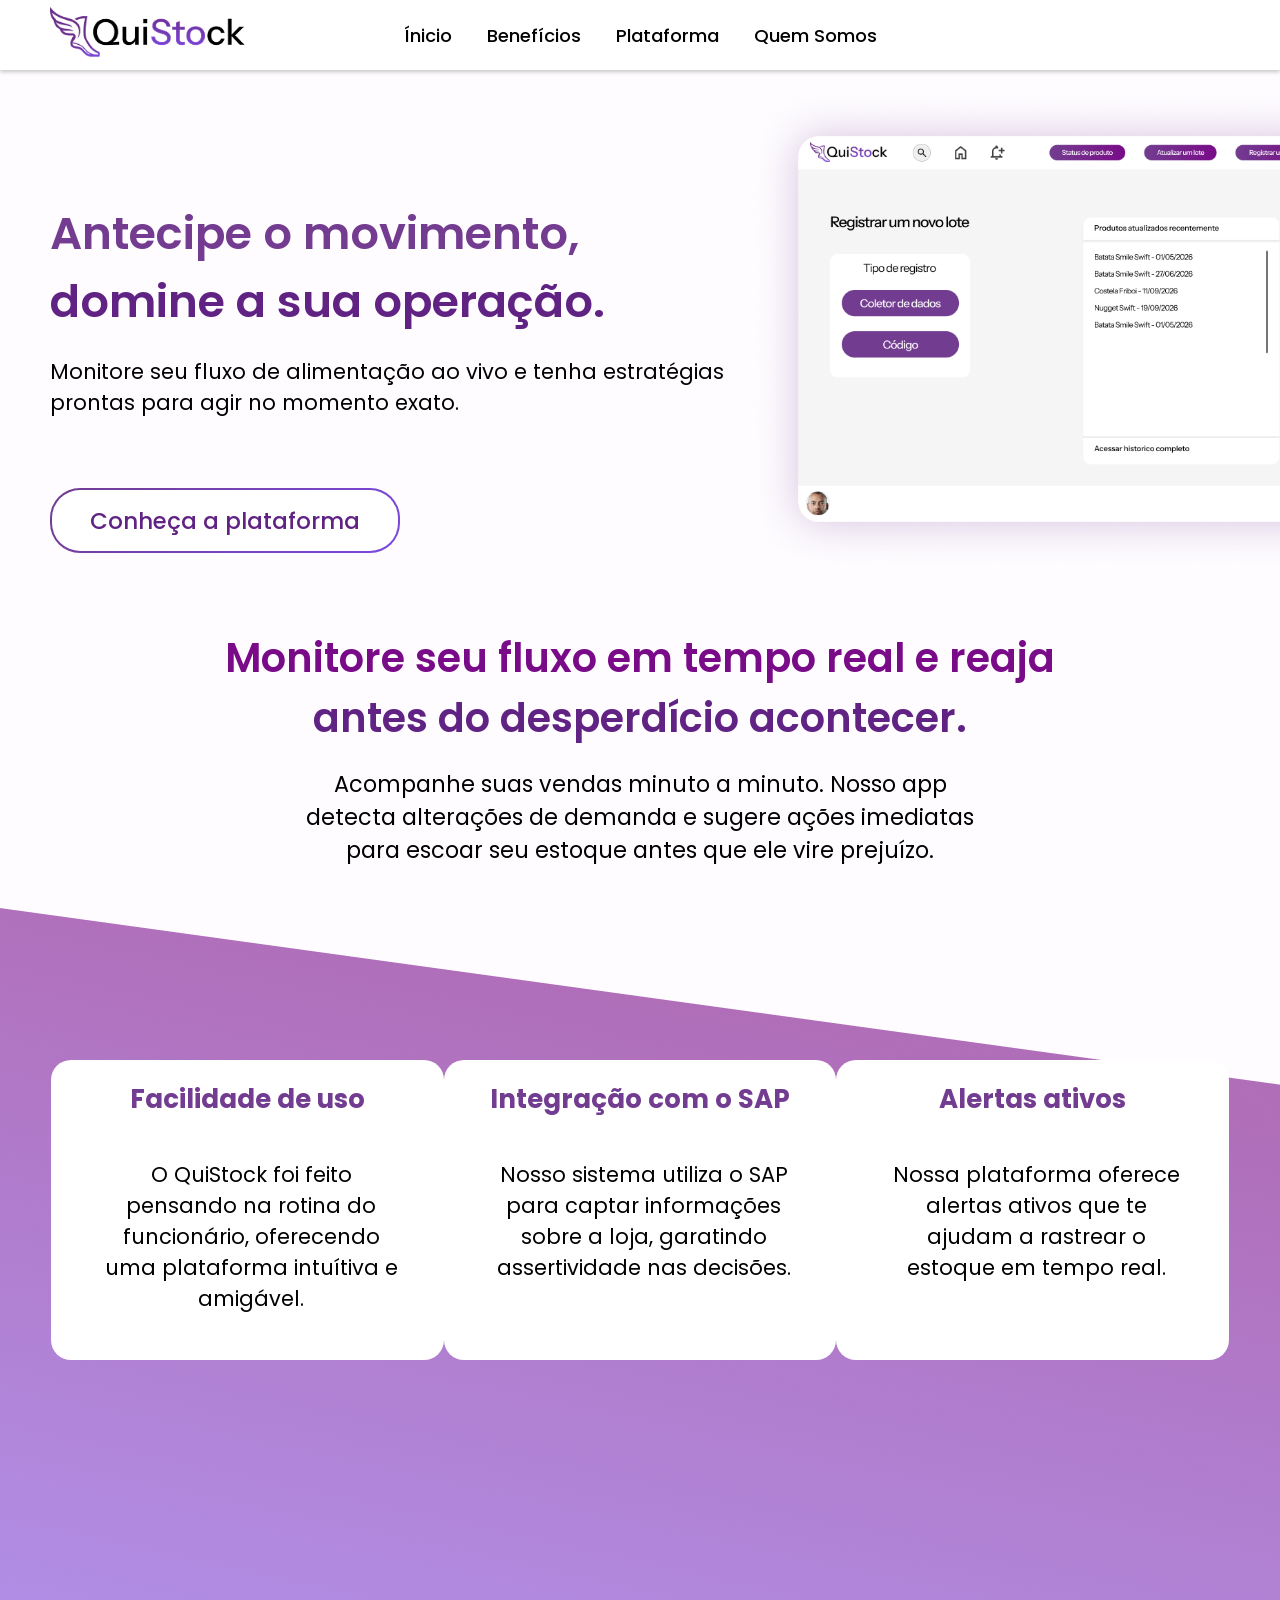
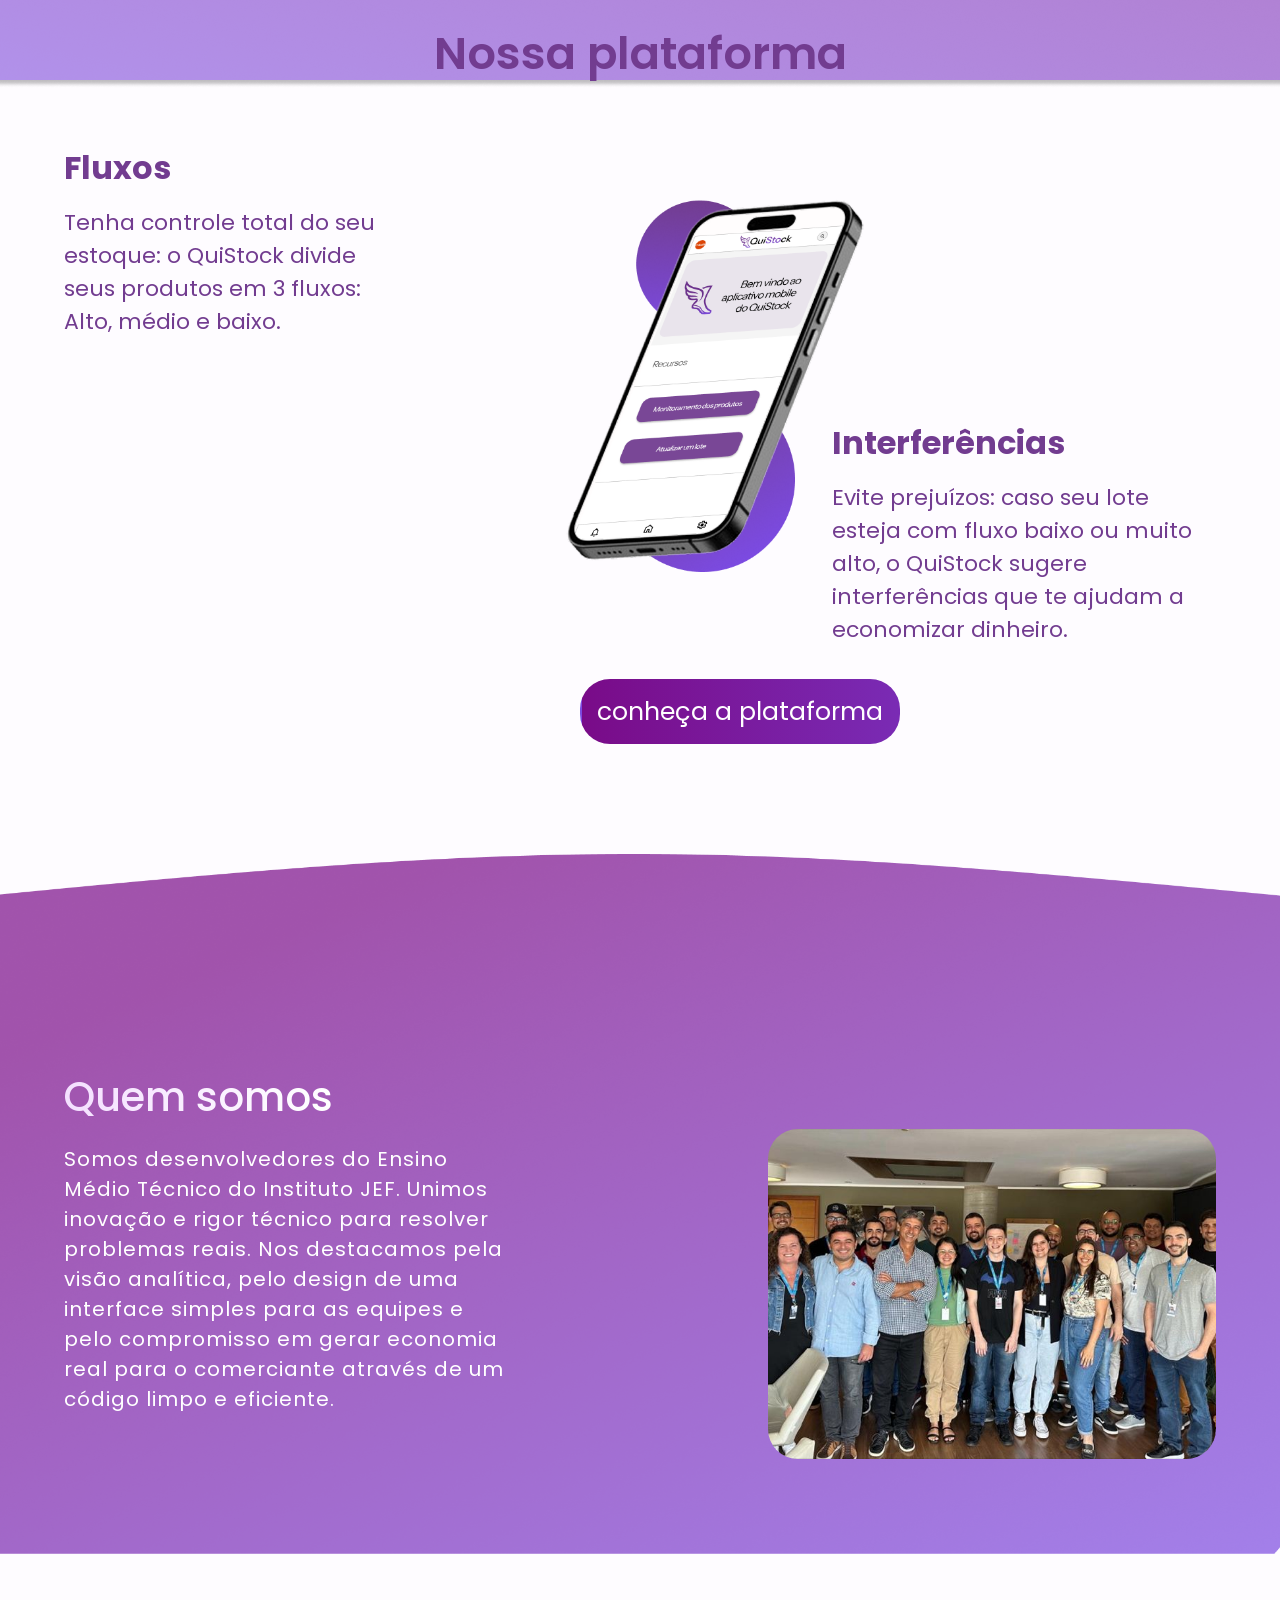
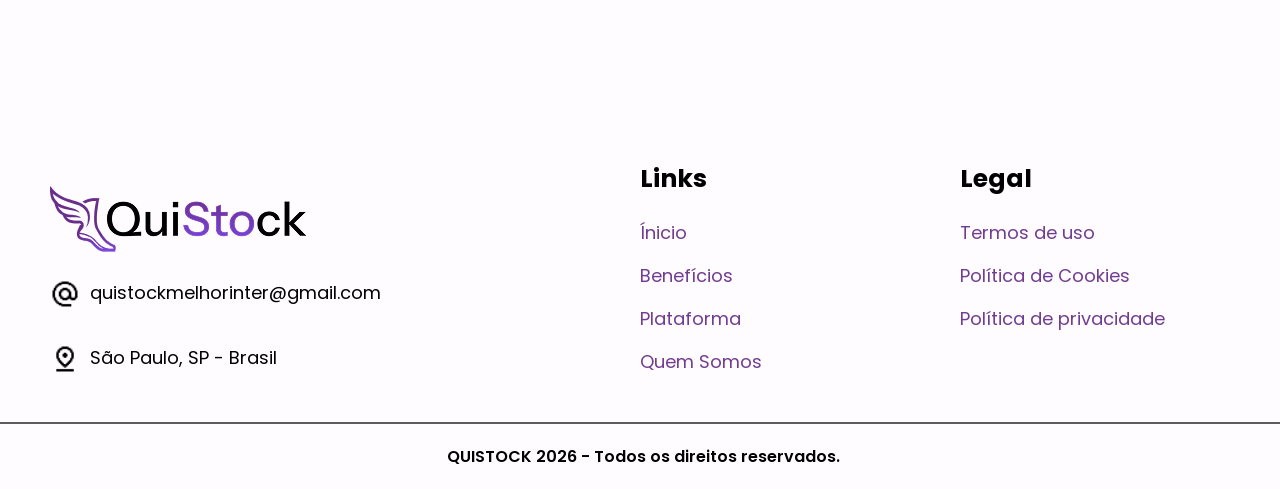
==== index.html @ 416e8240 "mudando o footer e uns bghl" ====
<!DOCTYPE html>
<html lang="en">
<head>
  <meta charset="UTF-8">
  <meta name="viewport" content="width=device-width, initial-scale=1.0">
  <title>QuiStock</title>
  <link rel="icon" type = "image/png" href="assets/Union 11 1.png">

  <link href="https://fonts.googleapis.com/css2?family=Instrument+Sans:ital,wght@0,400..700;1,400..700&display=swap" rel="stylesheet">
  <link rel="stylesheet" href="landingQuistock.css">

  <link rel="preconnect" href="https://fonts.googleapis.com">
<link rel="preconnect" href="https://fonts.gstatic.com" crossorigin>
<link href="https://fonts.googleapis.com/css2?family=Instrument+Sans:ital,wght@0,400..700;1,400..700&family=Poppins:ital,wght@0,100;0,200;0,300;0,400;0,500;0,600;0,700;0,800;0,900;1,100;1,200;1,300;1,400;1,500;1,600;1,700;1,800;1,900&display=swap" rel="stylesheet">
</head>

<body>

  <header>

    <div><img src="assets/Group 35.png" alt="" id = "logo"></div>

    <nav id = "botoes">
      
      <a href="#">Ínicio</a>
      <a href="#textoMonitore">Benefícios</a>
      <a href="#celular">Plataforma</a>
      <a href="#texto_quemSomos">Quem Somos</a>
    
    </nav>
  </header>

  <main>

    <div id ="fraseMain">
      Antecipe o movimento,
      <span class = "span">
        domine a sua operação.
      </span>
    </div>
    
    <div id = "textoApoio"> Monitore seu fluxo de alimentação ao vivo e tenha estratégias prontas para agir no momento exato.
    <a href="#"><button id = "cta">Conheça a plataforma</button></a> </div>

    <img src="assets/Desktop - 11.png" alt="oi" id = "img_main">
  </div>

  <div id = "monitore">
    Monitore seu fluxo em tempo real e reaja <span class = "span">antes do desperdício acontecer.</span>
  </div>

  <div id = "textoMonitore">
    Acompanhe suas vendas minuto a minuto. Nosso app detecta alterações de demanda e sugere ações imediatas para escoar seu estoque antes que ele vire prejuízo.
  </div>

  <div id="fundinho">
    <img src="assets/Rectangle 71.png" alt="">
  </div>

  <div id="tudo_caixas">
    <div class="externo">
      <div class="interno2">
        Facilidade de uso
      </div>
      <div class="interno">
        O QuiStock foi feito pensando na rotina do funcionário, oferecendo uma plataforma intuítiva e amigável.
      </div>
    </div>

    <div class="externo">
      <div class="interno2">
        Integração com o SAP
      </div>
      <div class="interno">
        Nosso sistema utiliza o SAP para captar informações sobre a loja, garatindo assertividade nas decisões.
      </div>
    </div>

    <div class="externo">
      <div class="interno2">
        Alertas ativos
      </div>
      <div class="interno">
        Nossa plataforma oferece alertas ativos que te ajudam a rastrear o estoque em tempo real.
      </div>
    </div>
  </div>

  <div id="plat">
    Nossa plataforma
  </div>

  <img src="assets/Group 36.png" alt="celular" id = "celular">

  <button id ="cta1"><a href="#">conheça a plataforma</a></button>

  <div class = "textos_plat">

    <h2>Fluxos</h2>

    <h4>Tenha controle total do seu estoque: o QuiStock divide seus produtos em 3 fluxos: Alto, médio e baixo.</h4>

  </div>

  <div class = "textos_plat2">

    <h2>Interferências</h2>
    
    <h4>Evite prejuízos: caso seu lote esteja com fluxo baixo ou muito alto, o QuiStock sugere interferências que te ajudam a economizar dinheiro.<h4>
  </div>

  <div id = "fundoquemsomos">
    <img src= "assets/Rectangle 70.png" alt="">
  </div>

  <div id = "texto_quemSomos">
    <h2>Quem somos</h2>

    <h4>Somos desenvolvedores do Ensino Médio Técnico do Instituto JEF. Unimos inovação e rigor técnico para resolver problemas reais. Nos destacamos pela visão analítica, pelo design de uma interface simples para as equipes e pelo compromisso em gerar economia real para o comerciante através de um código limpo e eficiente.</h4>

  </div>

  <img src="assets/Captura de tela 2026-03-02 100912 1.png" alt="imagem quem somos" id = "img_quemsomos">

  </main>

  <footer>

    <img src="assets/Group 35.png" alt = "aqui" id = "logo1">
    
    <div id = "email_pin">

      <img src="assets/alternate_email_24dp_00000_FILL0_wght400_GRAD0_opsz24.png" alt="email">

      <p>quistockmelhorinter@gmail.com</p>
      
      <img src="assets/pin_drop_24dp_00000_FILL0_wght400_GRAD0_opsz24.png" alt="pin"> 
      
      <p>São Paulo, SP - Brasil</p>

    </div>
  
    <nav id = "links">

      <h2>Links</h2>

      <a href="#">Ínicio</a>
      <a href="#textoMonitore">Benefícios</a>
      <a href="#celular">Plataforma</a>
      <a href="#texto_quemSomos">Quem Somos</a>
    
    </nav>

    <nav id = "legal">

      <h2>Legal</h2>

      <a href="">Termos de uso</a>
      <a href="">Política de Cookies</a>
      <a href="">Política de privacidade</a>
    </nav>

    <div id = "direitos">
      QUISTOCK 2026 - Todos os direitos reservados.
    </div>
  </footer>

</body>
</html>
---- landingQuistock.css ----
:root {
    --roxo-sujinho: #fefcff;
}

*{
    font-family: Poppins;
    font-kerning: normal;
    letter-spacing: 0.0em;
    /*outline: 1px solid red;*/
    
}

body{
    background-color: var(--roxo-sujinho);
    margin: 0;
}

#tudo_caixas{
    padding-top: 163px;
    display: flex;
    justify-content: space-between;
    height: 200px;
    width: 92%;
    align-items: center;
    margin-top: 80px;
    margin-left: auto;
    margin-right: auto;
}

.externo{
    box-sizing: border-box;
    background-color: #fff;
    height: 300px;
    width: 400px;
    border-radius: 20px;
}

.interno{
    display: flex;
    margin-top: 40px;
    padding-left: 50px;
    font-size: 21px;
    text-align: center;
    align-items: center;
    width: 300px;
    justify-content: space-between;
}

.interno2{
    margin-top: 20px;
    font-size: 26px;
    font-weight: bold;
    color: #723c90;
    text-align: center;
    top:30px;
}

#fraseMain{
    font-size: 45px;
    font-weight: 600;
    margin-left: 50px;
    margin-top: 200px;
    text-align: start;
    width: 680px;
    
    color: #733c90;
}

#domine{
        color: #790B88;
        font-style: normal;
        font-size: 45px;
        font-weight: 600;
}

#textoApoio{
    padding-left: 50px;
    padding-top: 20px;
    font-size: 21px;
    font-weight: 400;
    text-align: start;
    width: 700px;
}

#img_main{
    box-sizing: border-box;
    margin-top: -470px;
    margin-left: 750px;
    width: 50%;
}

header{
    background-color: #fff;
    position: fixed;
    z-index: 3;
    top: 0px;
    left: 0px;
    width: 100%;
    height: 70px;
    box-shadow: 0px 2px 4px #00000038;
}

main{
    margin-top: 70px;
}

#cta{
    margin-top: 70px;
    border: 2px solid transparent;
    background:
        linear-gradient(white, white) padding-box,
        linear-gradient(135deg, #723c90, #7B4AE0) border-box;
    border-radius: 30px;
    height: 65px;
    width: 350px;
    font-size: 23px;
    font-weight: 500;
    color: #612383;
    transition: 500ms ease-in-out;
}

#monitore{
    display: flex;
    color: #790B88;
    font-style: normal;
    font-size: 40px;
    font-weight: 600;
    width: 70%;
    justify-content: center;
    flex-direction: column;
    align-items: center;
    margin-left: 15%;
    margin-top: 50px;
}

.span{
    color: #612383;
}

#logo{
    display: flex;
    position: absolute;
    top: 10%;
    justify-content: center;
    margin-left: 50px;
    height: 50px;
}

#botoes{
    display: flex;
    justify-content: center;
    align-items: center;
    height:100%;
    margin: 0 auto;
    gap: 35px;
    font-size: 18px;
}

#botoes a{
    text-decoration: none;
    color: black;
    font-weight: 500;
}

#botoes a:hover{
    color: #7B4AE0;
    transition: 500ms ease-in;
}

#spam{
    width: 1000px;
    font-size: 45px;
    margin: auto;
    text-align: center;
    margin-top: 90px;
    font-weight: 600;
    color: #733c90e4;
    font-weight: 600;
}

#antes{
    font-weight: 600;
    color: #790B88;
}

#textoMonitore{
    display: flex;
    width: 700px;
    font-size: 2cap;
    margin: auto;
    text-align: center;
    margin-top: 20px;
    font-weight: medium;
    color: #000000;
    scroll-margin-top: 250px;
}

#cta:hover{
    transition: 500ms;
    background: linear-gradient(to right, #723c90, #7B4AE0);
    color: #fff;
}

#cta a{
    text-decoration: none;
    color: #000000;
}

#fundinho{
    display: flex;
    position: absolute;
    top: 920px;
    width: 1122px;
    height: 700px;
    align-items: center;
    justify-content: center;
    z-index: -1;
}

#plat{
    display: flex;
    margin-top: 310px;
    font-size: 45px;
    font-weight: 600;
    justify-content: center;
    color: #723c90;
}

#celular{
    margin-left: 522.5px ;
    width: 30%;
    margin-top: 100px;
    scroll-margin-top: 250px;
}

#cta1{
    position: relative;
    z-index: 1;
    overflow: hidden;
    margin-left: 580px;
    margin-top: 100px;
    border: 2px solid transparent;
    background: linear-gradient(to right, #790B88, #7B4AE0);
    border-radius: 30px;
    height: 65px;
    width: 320px;
    font-size: 25px;
    background-size: 200% auto;
}

#cta1::before {
    content: "";
    position: absolute;
    top: 0; left: 0; width: 100%; height: 100%;
    background: linear-gradient(to right, #7B4AE0, #790B88); /* Cor Invertida para o Hover */
    opacity: 0; /* Começa invisível */
    z-index: -1;
    transition: opacity 500ms ease-in-out; /* Transição de opacidade funciona perfeitamente! */
}

#cta1:hover::before {
    opacity: 1; /* Fica visível suavemente */
}

#cta1 a{
    color: #fff;
    text-decoration: none;
}

#fundoquemsomos img{
    display: flex;
    position: absolute;
    margin-top: 120px;
    justify-content: center;
    z-index: -1;
    width: 100%;
    height: 700px;
}

.textos_plat{
    display: flex;
    flex-direction: column;
    align-items: start;
    width: 27%;
    height: auto;
    margin-left: 5%;
    margin-top: -627px;
    color: #723c90;
    font-weight: 600;
}
.textos_plat2{
    display: flex;
    width: 30%;
    height: auto;
    flex-direction: column;
    align-items: start;
    margin-left: 65%;
    margin-top: 25px;
    color: #723c90;
    font-weight: 600;
}

.textos_plat h4{
    font-size: 22px;
    font-weight: 400;
}

.textos_plat h2{
    font-size: 32px;
    margin-bottom: -15px;
}


.textos_plat2 h4{
    font-size: 22px;
    font-weight: 400;
}

.textos_plat2 h2{
    margin-bottom: -15px;
    font-size: 32px;
}

#texto_quemSomos{
    width: 35%;
    margin-left: 5%;
    margin-top: 300px;
    color: #fff;
    scroll-margin-top: 230px;
}

#texto_quemSomos h2{
    background: linear-gradient(to right, #F4E0FF, #fff);
    -webkit-background-clip: text;
    -webkit-text-fill-color:transparent;
    display: inline-block;
    font-size: 40px;
    font-weight: 500;
    margin-bottom: -25px;
}

#texto_quemSomos h4{
    font-weight: 400;
    font-size: 20px;
    letter-spacing: 0.05em;
}

#img_quemsomos{
    border-radius: 30px;
    width: 35%;
    margin-left: 60%;
    margin-top: -450px;
}

footer{
    margin-bottom: 0px;
    margin-top: 300px;
}


footer nav{
    margin-top: -250px;
    display: flex;
    flex-direction: column;
    gap: 16px;
    font-size: larger;
}
footer nav h2{
    margin-bottom: 5px;
    font-size: 25px;

}
footer nav a{
    color: #723c90;
    text-decoration: none;
    font-size: 18px;
}

#links{
    margin-left: 50%;
}

#legal{
    margin-top: -235px;
    margin-left: 75%;

}

footer img{
    margin-left: 50px;
}

#logo1{
    margin-top: 20px;
}

#email_pin{
    display: flex;
    flex-direction: column;
}

#email_pin img{
    width: 30px;
    margin-top: 20px;
}

#email_pin p{
    margin-left: 90px;
    margin-top: -30px;
    font-size: 18px;
    font-weight: 400;
}

#direitos{
    display: flex;
    align-items: center;
    justify-content: center;
    width: 97.35%;
    border-top: 2px solid #5d5d5d;
    margin-top: 90px;
    padding: 20px;
    font-weight: 600;
}
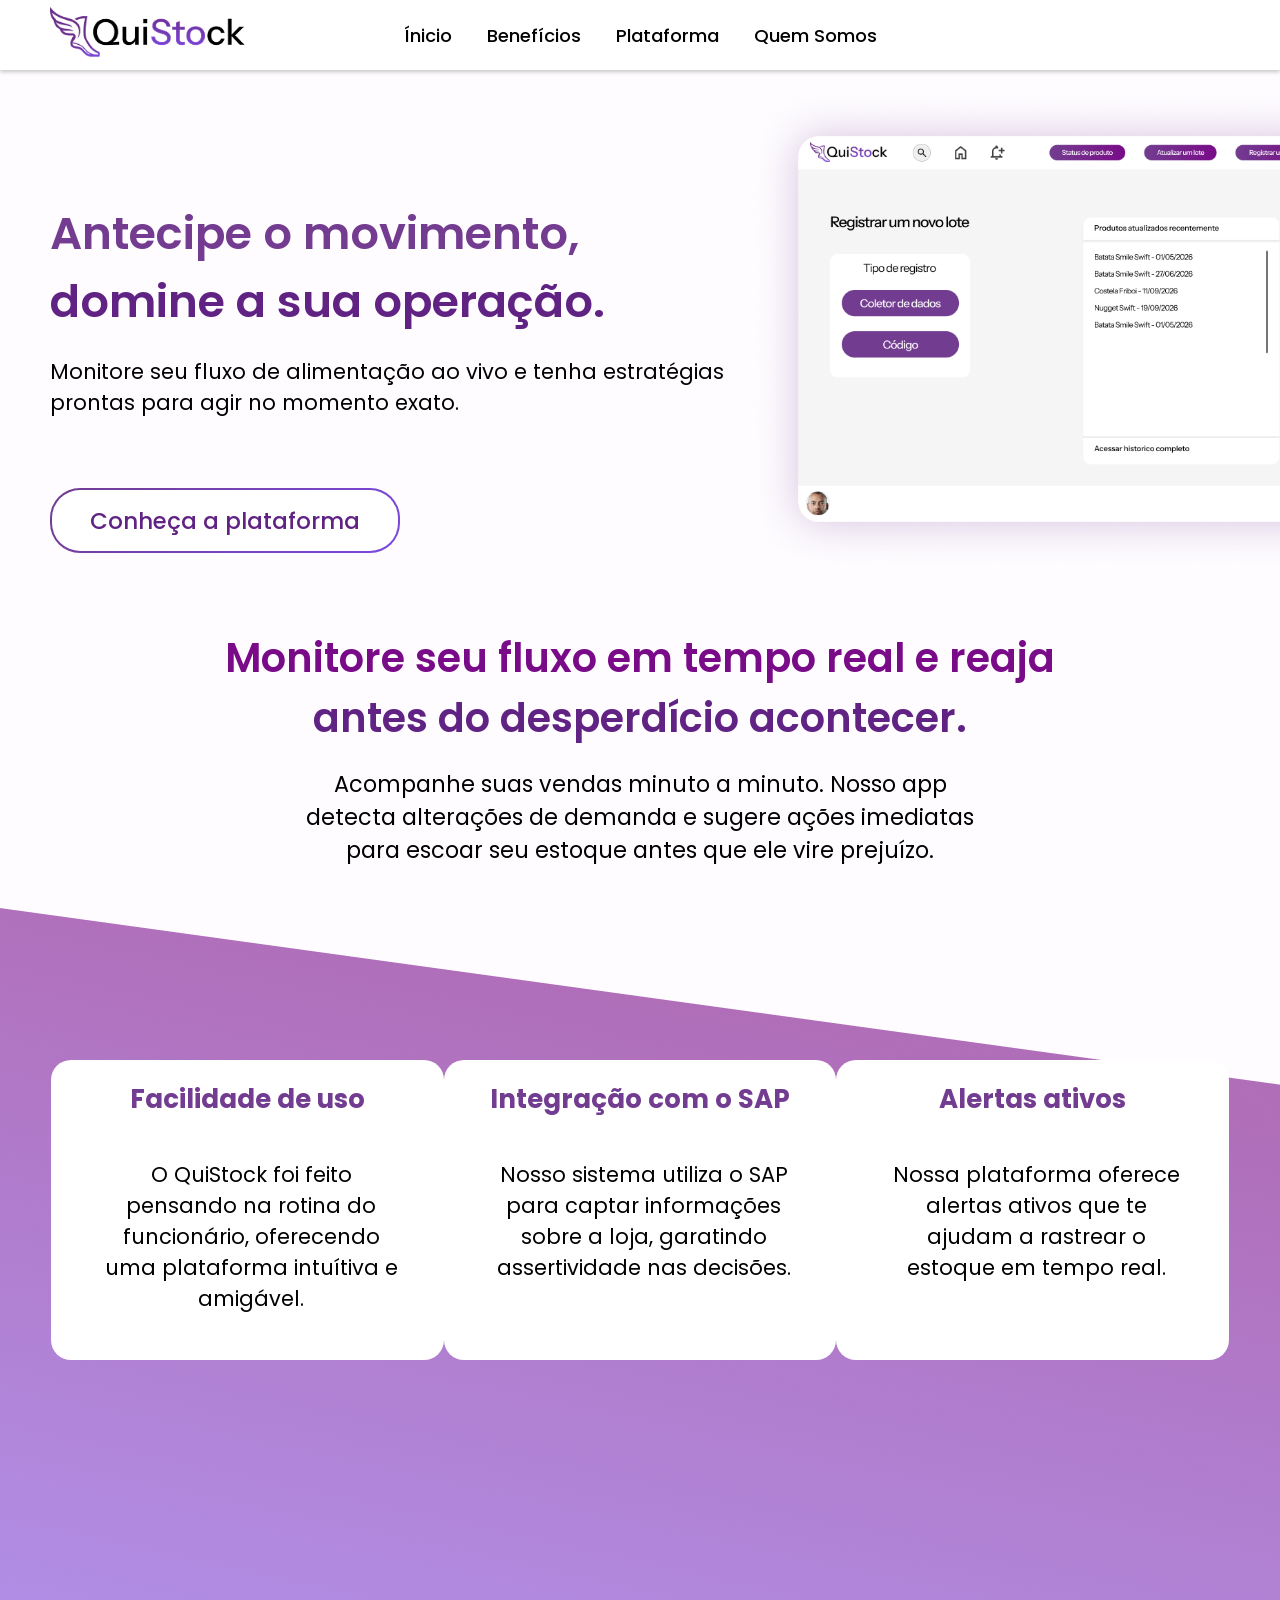
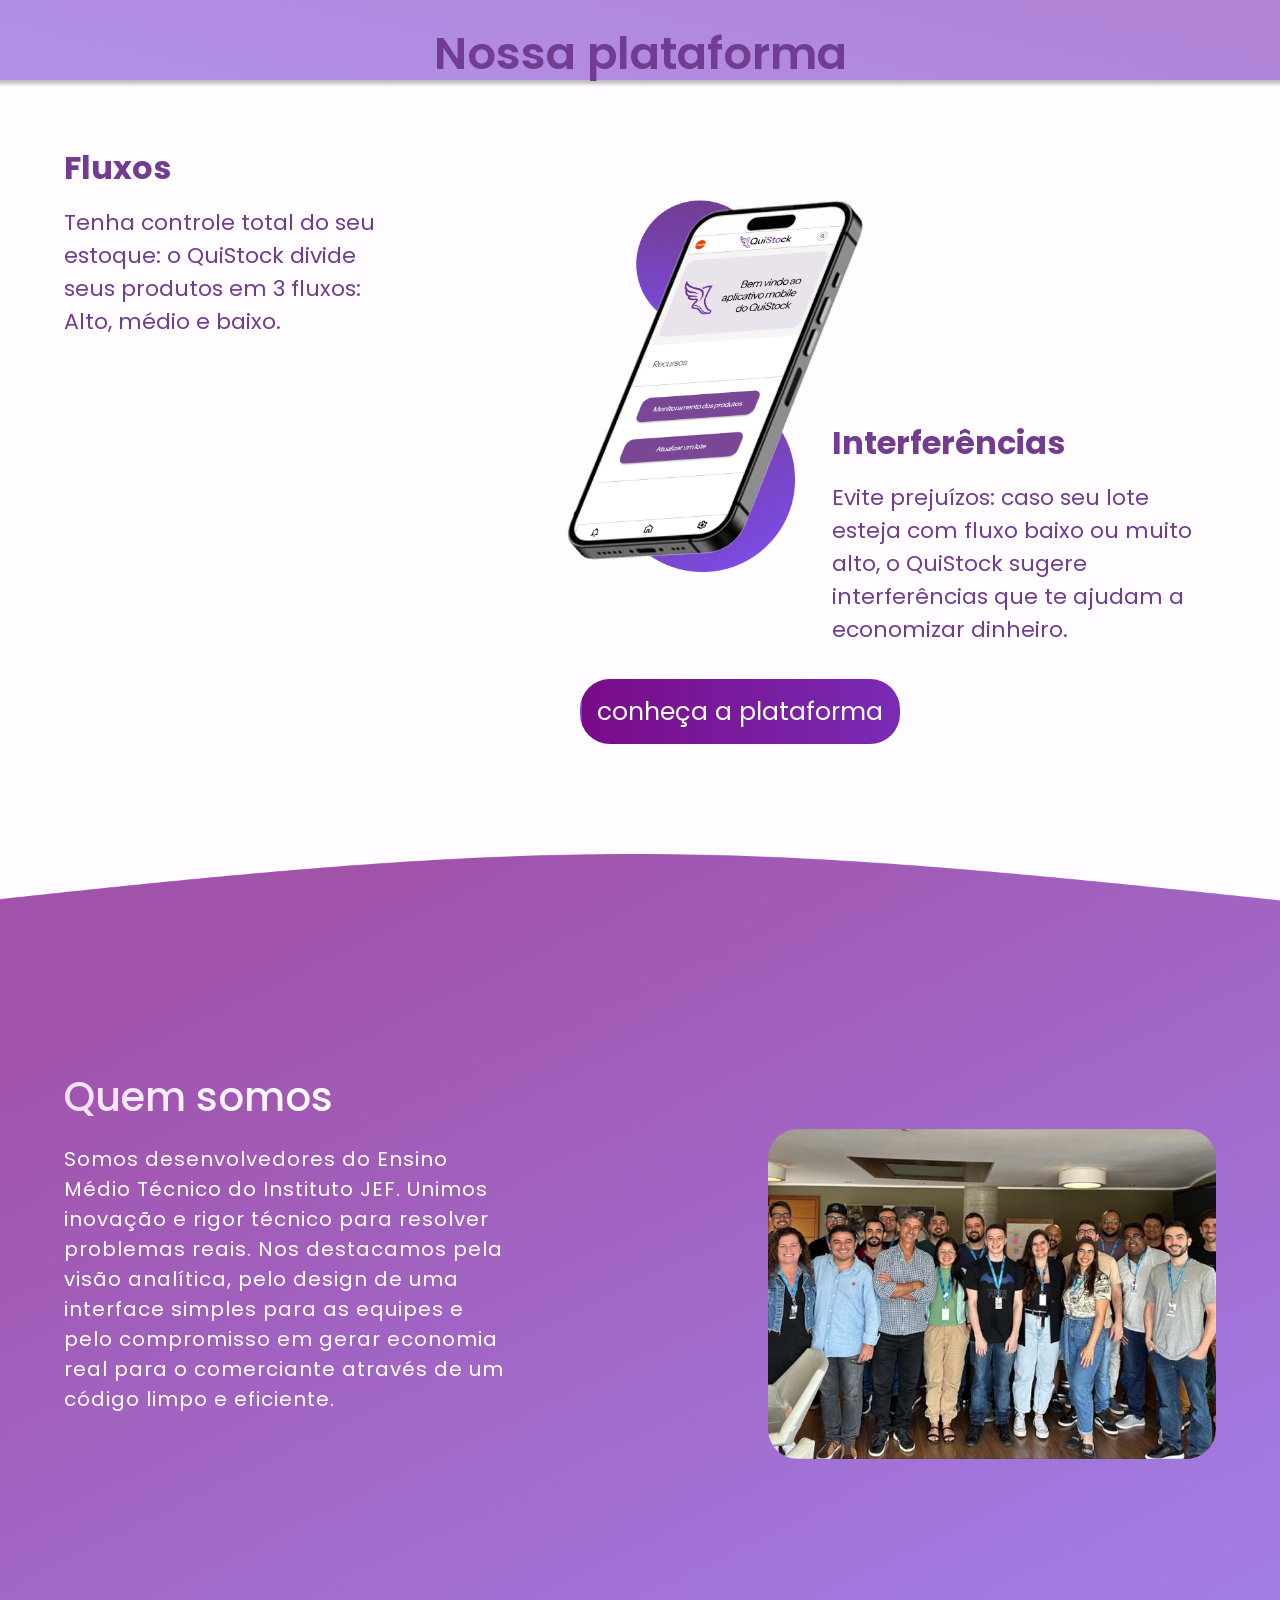
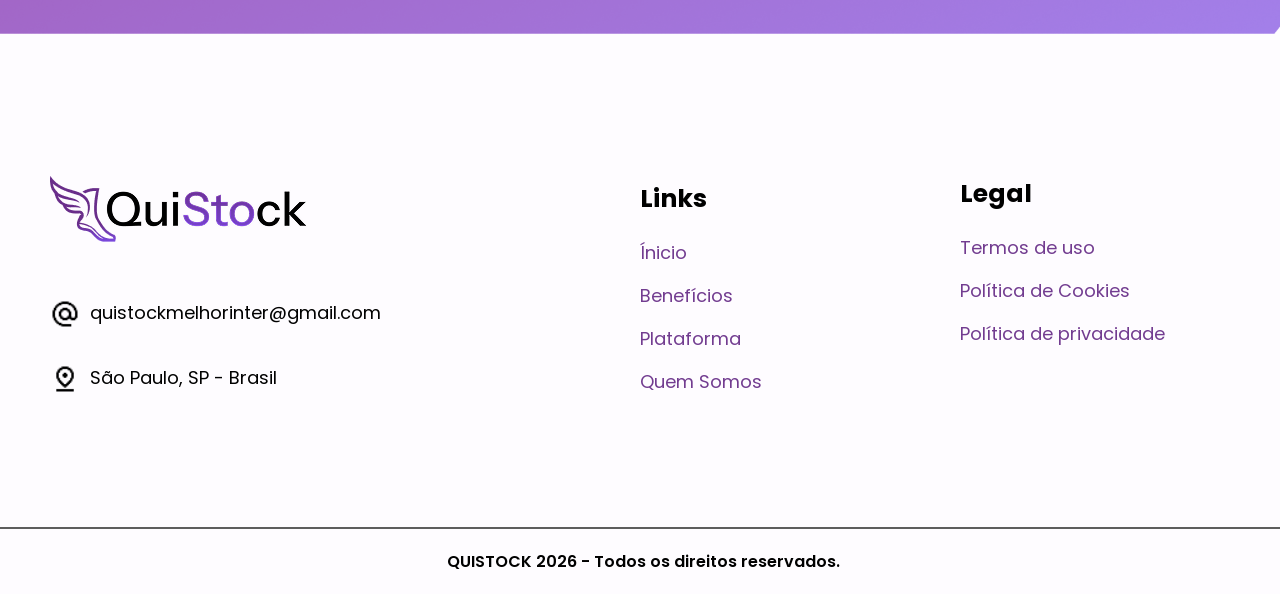
==== commit 474d87c6: "chapei" ====
--- a/index.html
+++ b/index.html
@@ -7,7 +7,7 @@
   <link rel="icon" type = "image/png" href="assets/Union 11 1.png">
 
   <link href="https://fonts.googleapis.com/css2?family=Instrument+Sans:ital,wght@0,400..700;1,400..700&display=swap" rel="stylesheet">
-  <link rel="stylesheet" href="landingQuistock.css">
+  <link rel="stylesheet" href="style.css">
 
   <link rel="preconnect" href="https://fonts.googleapis.com">
 <link rel="preconnect" href="https://fonts.gstatic.com" crossorigin>
--- a/style.css
+++ b/style.css
@@ -0,0 +1,421 @@
+:root {
+    --roxo-sujinho: #fefcff;
+    --roxo-quistock: #723c90;
+}
+
+*{
+    font-family: Poppins;
+    font-kerning: normal;
+    letter-spacing: 0.0em;
+    /*outline: 1px solid red;*/
+    
+}
+
+body{
+    background-color: var(--roxo-sujinho);
+    margin: 0;
+}
+
+#tudo_caixas{
+    padding-top: 163px;
+    display: flex;
+    justify-content: space-between;
+    height: 200px;
+    width: 92%;
+    align-items: center;
+    margin-top: 80px;
+    margin-left: auto;
+    margin-right: auto;
+}
+
+.externo{
+    box-sizing: border-box;
+    background-color: #fff;
+    height: 300px;
+    width: 400px;
+    border-radius: 20px;
+}
+
+.interno{
+    display: flex;
+    margin-top: 40px;
+    padding-left: 50px;
+    font-size: 21px;
+    text-align: center;
+    align-items: center;
+    width: 300px;
+    justify-content: space-between;
+}
+
+.interno2{
+    margin-top: 20px;
+    font-size: 26px;
+    font-weight: bold;
+    color: #723c90;
+    text-align: center;
+    top:30px;
+}
+
+#fraseMain{
+    font-size: 45px;
+    font-weight: 600;
+    margin-left: 50px;
+    margin-top: 200px;
+    text-align: start;
+    width: 680px;
+    
+    color: #733c90;
+}
+
+#domine{
+        color: #790B88;
+        font-style: normal;
+        font-size: 45px;
+        font-weight: 600;
+}
+
+#textoApoio{
+    padding-left: 50px;
+    padding-top: 20px;
+    font-size: 21px;
+    font-weight: 400;
+    text-align: start;
+    width: 700px;
+}
+
+#img_main{
+    box-sizing: border-box;
+    margin-top: -470px;
+    margin-left: 750px;
+    width: 50%;
+}
+
+header{
+    background-color: #fff;
+    position: fixed;
+    z-index: 3;
+    top: 0px;
+    left: 0px;
+    width: 100%;
+    height: 70px;
+    box-shadow: 0px 2px 4px #00000038;
+}
+
+main{
+    margin-top: 70px;
+}
+
+#cta{
+    margin-top: 70px;
+    border: 2px solid transparent;
+    background:
+        linear-gradient(white, white) padding-box,
+        linear-gradient(135deg, #723c90, #7B4AE0) border-box;
+    border-radius: 30px;
+    height: 65px;
+    width: 350px;
+    font-size: 23px;
+    font-weight: 500;
+    color: #612383;
+    transition: 500ms ease-in-out;
+}
+
+#monitore{
+    display: flex;
+    color: #790B88;
+    font-style: normal;
+    font-size: 40px;
+    font-weight: 600;
+    width: 70%;
+    justify-content: center;
+    flex-direction: column;
+    align-items: center;
+    margin-left: 15%;
+    margin-top: 50px;
+}
+
+.span{
+    color: #612383;
+}
+
+#logo{
+    display: flex;
+    position: absolute;
+    top: 10%;
+    justify-content: center;
+    margin-left: 50px;
+    height: 50px;
+}
+
+#botoes{
+    display: flex;
+    justify-content: center;
+    align-items: center;
+    height:100%;
+    margin: 0 auto;
+    gap: 35px;
+    font-size: 18px;
+}
+
+#botoes a{
+    text-decoration: none;
+    color: black;
+    font-weight: 500;
+    transition: 300ms;
+}
+
+#botoes a:hover{
+    color: #7B4AE0;
+    transition: 250ms ease-in;
+}
+
+#spam{
+    width: 1000px;
+    font-size: 45px;
+    margin: auto;
+    text-align: center;
+    margin-top: 90px;
+    font-weight: 600;
+    color: #733c90e4;
+    font-weight: 600;
+}
+
+#antes{
+    font-weight: 600;
+    color: #790B88;
+}
+
+#textoMonitore{
+    display: flex;
+    width: 700px;
+    font-size: 2cap;
+    margin: auto;
+    text-align: center;
+    margin-top: 20px;
+    font-weight: medium;
+    color: #000000;
+    scroll-margin-top: 250px;
+}
+
+#cta:hover{
+    transition: 500ms;
+    background: linear-gradient(to right, #723c90, #7B4AE0);
+    color: #fff;
+}
+
+#cta a{
+    text-decoration: none;
+    color: #000000;
+}
+
+#fundinho{
+    display: flex;
+    position: absolute;
+    top: 920px;
+    width: 1122px;
+    height: 700px;
+    align-items: center;
+    justify-content: center;
+    z-index: -1;
+}
+
+#plat{
+    display: flex;
+    margin-top: 310px;
+    font-size: 45px;
+    font-weight: 600;
+    justify-content: center;
+    color: #723c90;
+}
+
+#celular{
+    margin-left: 522.5px ;
+    width: 30%;
+    margin-top: 100px;
+    scroll-margin-top: 250px;
+}
+
+#cta1{
+    position: relative;
+    z-index: 1;
+    overflow: hidden;
+    margin-left: 580px;
+    margin-top: 100px;
+    border: 2px solid transparent;
+    background: linear-gradient(to right, #790B88, #7B4AE0);
+    border-radius: 30px;
+    height: 65px;
+    width: 320px;
+    font-size: 25px;
+    background-size: 200% auto;
+}
+
+#cta1::before {
+    content: "";
+    position: absolute;
+    top: 0; left: 0; width: 100%; height: 100%;
+    background: linear-gradient(to right, #7B4AE0, #790B88); /* Cor Invertida para o Hover */
+    opacity: 0; /* Começa invisível */
+    z-index: -1;
+    transition: opacity 500ms ease-in-out; /* Transição de opacidade funciona perfeitamente! */
+}
+
+#cta1:hover::before {
+    opacity: 1; /* Fica visível suavemente */
+}
+
+#cta1 a{
+    color: #fff;
+    text-decoration: none;
+}
+
+#fundoquemsomos img{
+    display: flex;
+    position: absolute;
+    margin-top: 120px;
+    justify-content: center;
+    z-index: -1;
+    width: 100%;
+    height: 780px;
+}
+
+.textos_plat{
+    display: flex;
+    flex-direction: column;
+    align-items: start;
+    width: 27%;
+    height: auto;
+    margin-left: 5%;
+    margin-top: -627px;
+    color: #723c90;
+    font-weight: 600;
+}
+.textos_plat2{
+    display: flex;
+    width: 30%;
+    height: auto;
+    flex-direction: column;
+    align-items: start;
+    margin-left: 65%;
+    margin-top: 25px;
+    color: #723c90;
+    font-weight: 600;
+}
+
+.textos_plat h4{
+    font-size: 22px;
+    font-weight: 400;
+}
+
+.textos_plat h2{
+    font-size: 32px;
+    margin-bottom: -15px;
+}
+
+
+.textos_plat2 h4{
+    font-size: 22px;
+    font-weight: 400;
+}
+
+.textos_plat2 h2{
+    margin-bottom: -15px;
+    font-size: 32px;
+}
+
+#texto_quemSomos{
+    width: 35%;
+    margin-left: 5%;
+    margin-top: 300px;
+    color: #fff;
+    scroll-margin-top: 210px;
+}
+
+#texto_quemSomos h2{
+    background: linear-gradient(to right, #F4E0FF, #fff);
+    -webkit-background-clip: text;
+    -webkit-text-fill-color:transparent;
+    display: inline-block;
+    font-size: 40px;
+    font-weight: 500;
+    margin-bottom: -25px;
+}
+
+#texto_quemSomos h4{
+    font-weight: 400;
+    font-size: 20px;
+    letter-spacing: 0.05em;
+}
+
+#img_quemsomos{
+    border-radius: 30px;
+    width: 35%;
+    margin-left: 60%;
+    margin-top: -450px;
+}
+
+footer nav{
+    margin-top: -250px;
+    display: flex;
+    flex-direction: column;
+    gap: 16px;
+    font-size: larger;
+}
+footer nav h2{
+    margin-bottom: 5px;
+    font-size: 25px;
+
+}
+footer nav a{
+    color: #723c90;
+    text-decoration: none;
+    font-size: 18px;
+}
+
+#links{
+    margin-left: 50%;
+}
+
+#legal{
+    margin-top: -240px;
+    margin-left: 75%;
+    margin-bottom: 180px;
+
+}
+
+footer img{
+    margin-left: 50px;
+}
+
+#logo1{
+    margin-top: 310px;
+    margin-bottom: 30px;
+}
+
+#email_pin{
+    display: flex;
+    flex-direction: column;
+}
+
+#email_pin img{
+    width: 30px;
+    margin-top: 20px;
+}
+
+#email_pin p{
+    margin-left: 90px;
+    margin-top: -30px;
+    font-size: 18px;
+    font-weight: 400;
+}
+
+#direitos{
+    display: flex;
+    align-items: center;
+    justify-content: center;
+    width: 97.35%;
+    border-top: 2px solid #5d5d5d;
+    margin-top: 90px;
+    padding: 20px;
+    font-weight: 600;
+}
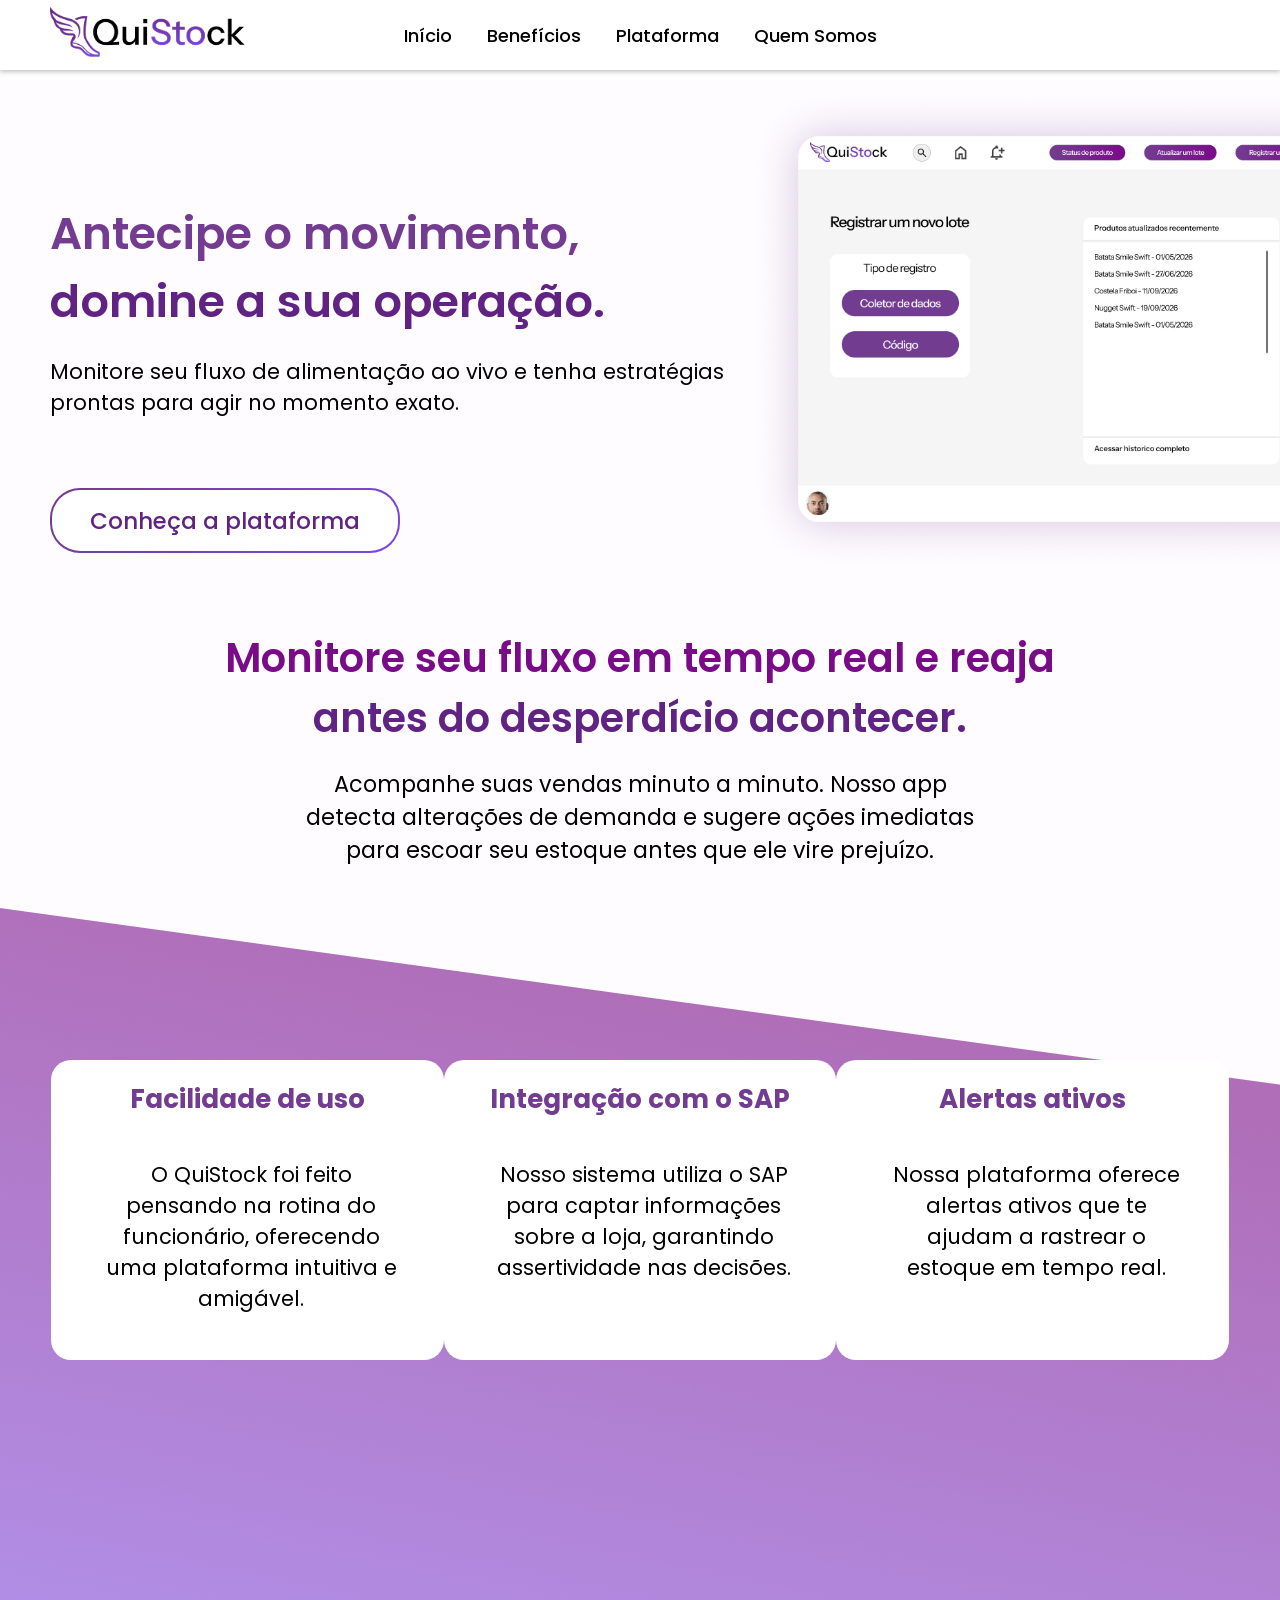
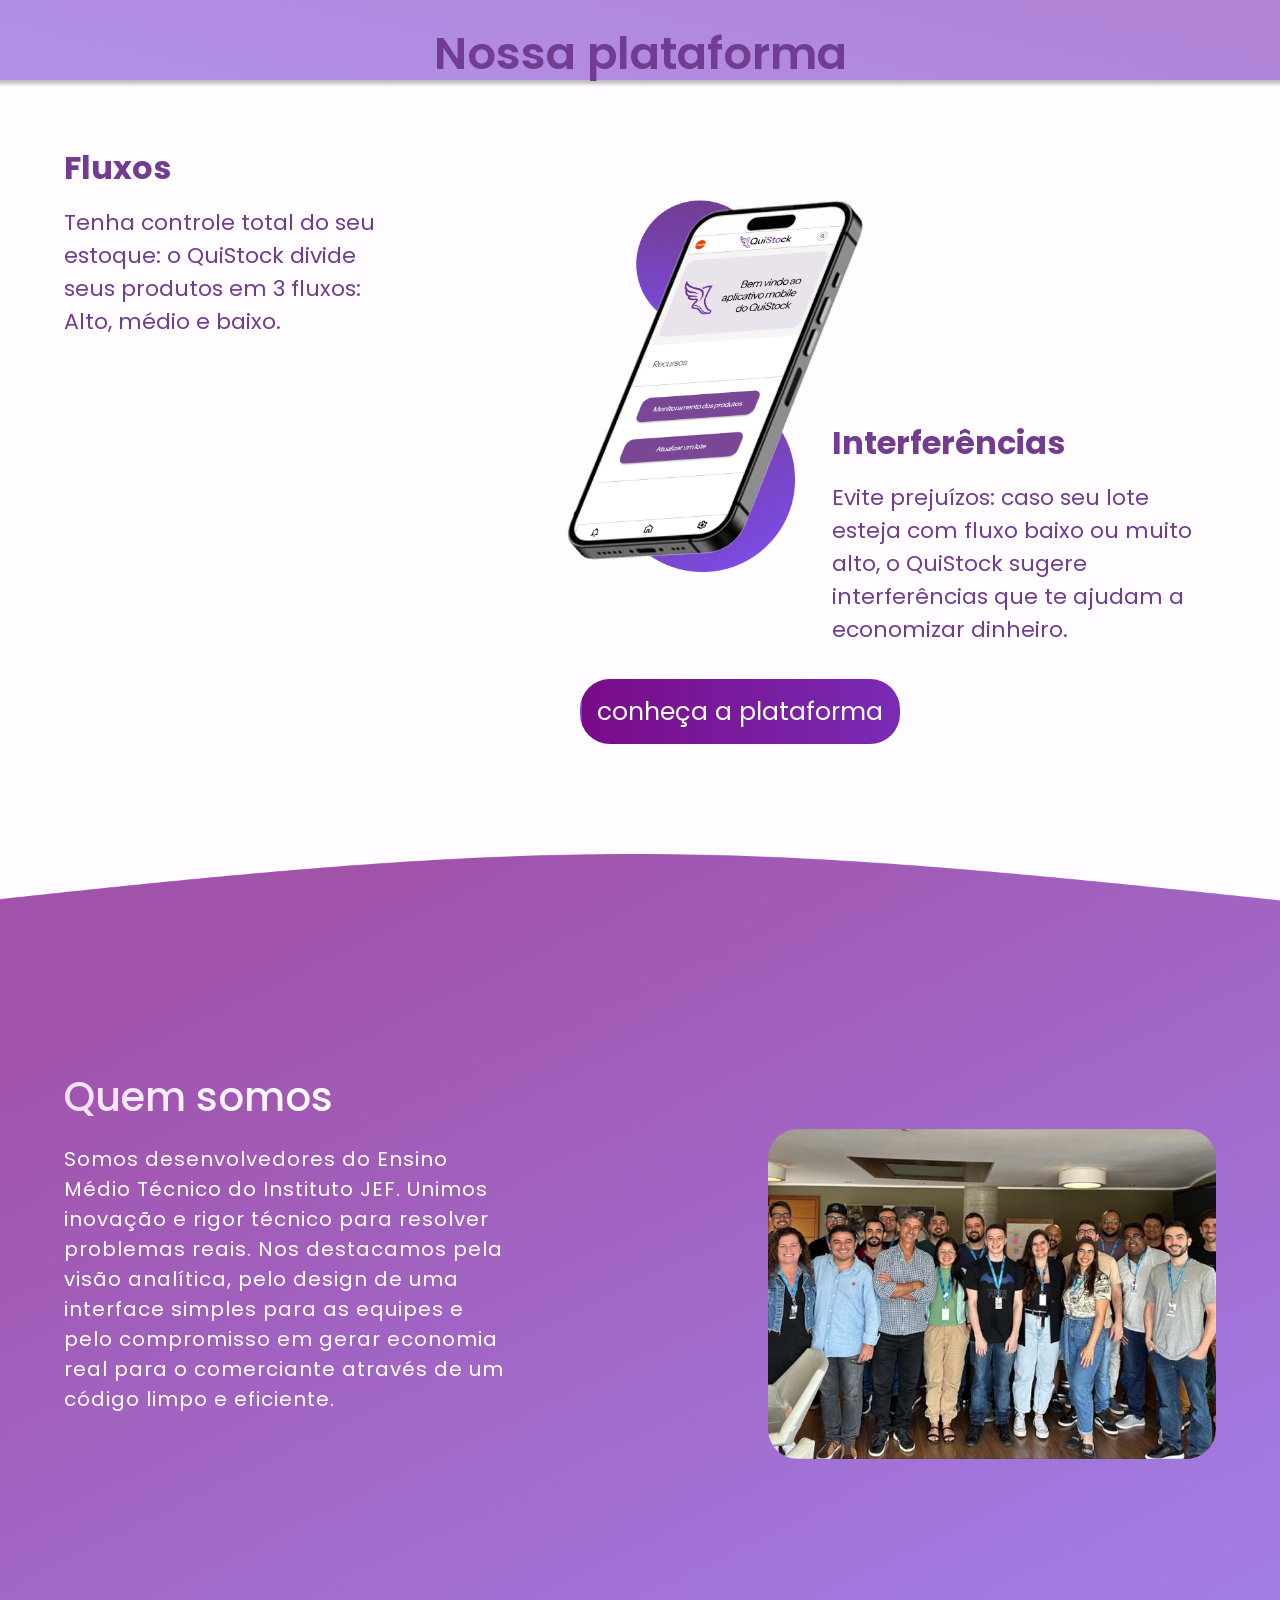
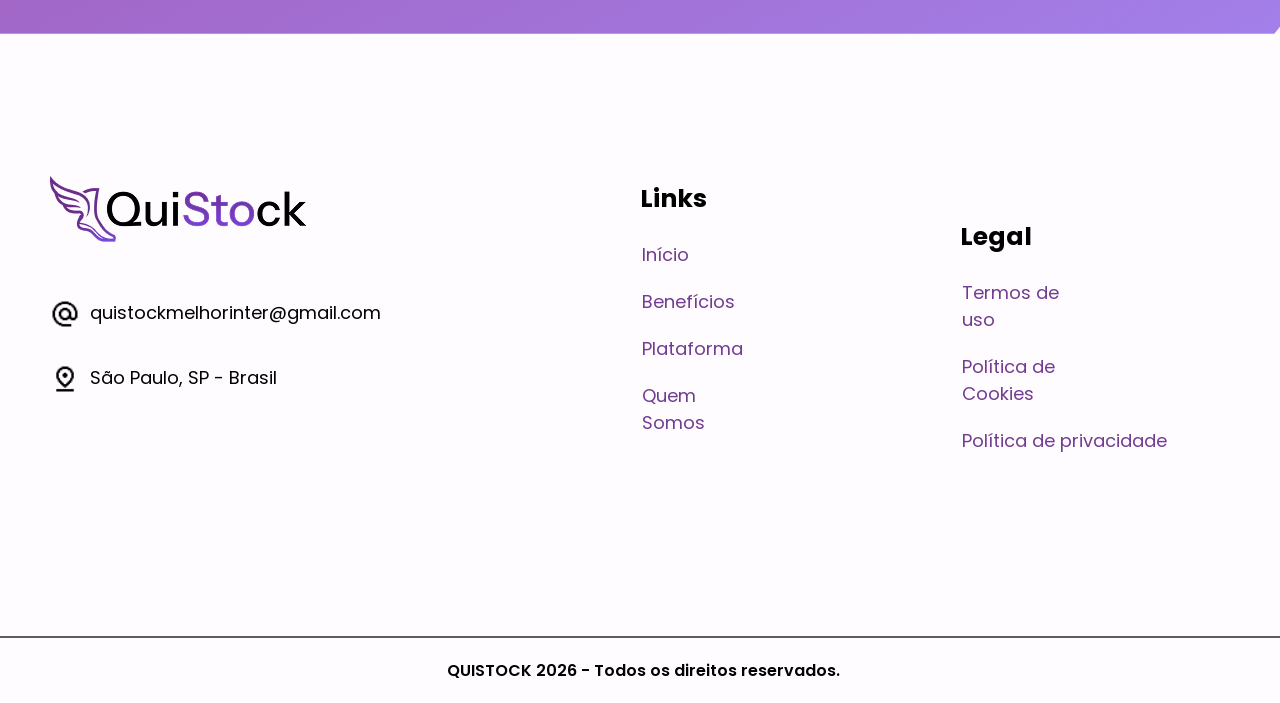
==== commit eb7732c6: "fix: arrumando erros de portugues e adicionando animações" ====
--- a/index.html
+++ b/index.html
@@ -22,7 +22,7 @@
 
     <nav id = "botoes">
       
-      <a href="#">Ínicio</a>
+      <a href="#">Início</a>
       <a href="#textoMonitore">Benefícios</a>
       <a href="#celular">Plataforma</a>
       <a href="#texto_quemSomos">Quem Somos</a>
@@ -63,7 +63,7 @@
         Facilidade de uso
       </div>
       <div class="interno">
-        O QuiStock foi feito pensando na rotina do funcionário, oferecendo uma plataforma intuítiva e amigável.
+        O QuiStock foi feito pensando na rotina do funcionário, oferecendo uma plataforma intuitiva e amigável.
       </div>
     </div>
 
@@ -72,7 +72,7 @@
         Integração com o SAP
       </div>
       <div class="interno">
-        Nosso sistema utiliza o SAP para captar informações sobre a loja, garatindo assertividade nas decisões.
+        Nosso sistema utiliza o SAP para captar informações sobre a loja, garantindo assertividade nas decisões.
       </div>
     </div>
 
@@ -144,10 +144,10 @@
 
       <h2>Links</h2>
 
-      <a href="#">Ínicio</a>
-      <a href="#textoMonitore">Benefícios</a>
-      <a href="#celular">Plataforma</a>
-      <a href="#texto_quemSomos">Quem Somos</a>
+      <a href="#" class="inicio">Início</a>
+      <a href="#textoMonitore" class="beneficio">Benefícios</a>
+      <a href="#celular" class="plataforma">Plataforma</a>
+      <a href="#texto_quemSomos" class="quem">Quem Somos</a>
     
     </nav>
 
@@ -155,9 +155,9 @@
 
       <h2>Legal</h2>
 
-      <a href="">Termos de uso</a>
-      <a href="">Política de Cookies</a>
-      <a href="">Política de privacidade</a>
+      <a href="" class="termos">Termos de uso</a>
+      <a href="" class="coockies">Política de Cookies</a>
+      <a href="" class="privacidade">Política de privacidade</a>
     </nav>
 
     <div id = "direitos">
--- a/style.css
+++ b/style.css
@@ -88,6 +88,12 @@
     margin-top: -470px;
     margin-left: 750px;
     width: 50%;
+    transition: 500ms;
+}
+#img_main:hover{
+    transition: 500ms;
+    width: 52%;
+    cursor: pointer;
 }
 
 header{
@@ -147,11 +153,15 @@
     height: 50px;
 }
 
+#logo:hover{
+    cursor: pointer;
+}
+
 #botoes{
     display: flex;
     justify-content: center;
     align-items: center;
-    height:100%;
+    height: 100%;
     margin: 0 auto;
     gap: 35px;
     font-size: 18px;
@@ -161,12 +171,28 @@
     text-decoration: none;
     color: black;
     font-weight: 500;
-    transition: 300ms;
+    position: relative;
+    transition: color 300ms ease;
+}
+
+#botoes a::after{
+    content: '';
+    position: absolute;
+    left: 0;
+    bottom: -4px;
+    width: 0;
+    height: 3px;
+    background-color: #7B4AE0;
+    border-radius: 2px;
+    transition: width 300ms ease;
 }
 
 #botoes a:hover{
     color: #7B4AE0;
-    transition: 250ms ease-in;
+}
+
+#botoes a:hover::after{
+    width: 100%;
 }
 
 #spam{
@@ -196,11 +222,11 @@
     color: #000000;
     scroll-margin-top: 250px;
 }
-
 #cta:hover{
-    transition: 500ms;
+    transition: 800ms;
     background: linear-gradient(to right, #723c90, #7B4AE0);
     color: #fff;
+    cursor: pointer;
 }
 
 #cta a{
@@ -375,12 +401,64 @@
 #links{
     margin-left: 50%;
 }
+.inicio{
+    border: 2px solid transparent;
+    width: 8%;
+}
+.beneficio{
+    border: 2px solid transparent;
+    width: 8%;
+}
+.plataforma{
+    border: 2px solid transparent;
+    width: 8%;
+}
+.quem{
+    border: 2px solid transparent;
+    width: 19%;
+}
+
+.inicio:hover{
+    text-decoration: underline;
+}
+.beneficio:hover{
+    text-decoration: underline;
+}
+.plataforma:hover{
+    text-decoration: underline;
+}
+.quem:hover{
+    text-decoration: underline;
+}
 
 #legal{
     margin-top: -240px;
     margin-left: 75%;
     margin-bottom: 180px;
 
+}
+
+.termos{
+    border: 2px solid transparent;
+    width: 40%;
+}
+.coockies{
+    border: 2px solid transparent;
+    width: 50%;
+}
+.privacidade{
+    border: 2px solid transparent;
+    width: 65%;
+}
+
+.termos:hover{
+    text-decoration: underline;
+}
+.coockies:hover{
+    text-decoration: underline;
+}
+.privacidade:hover{
+    text-decoration: underline;
 }
 
 footer img{
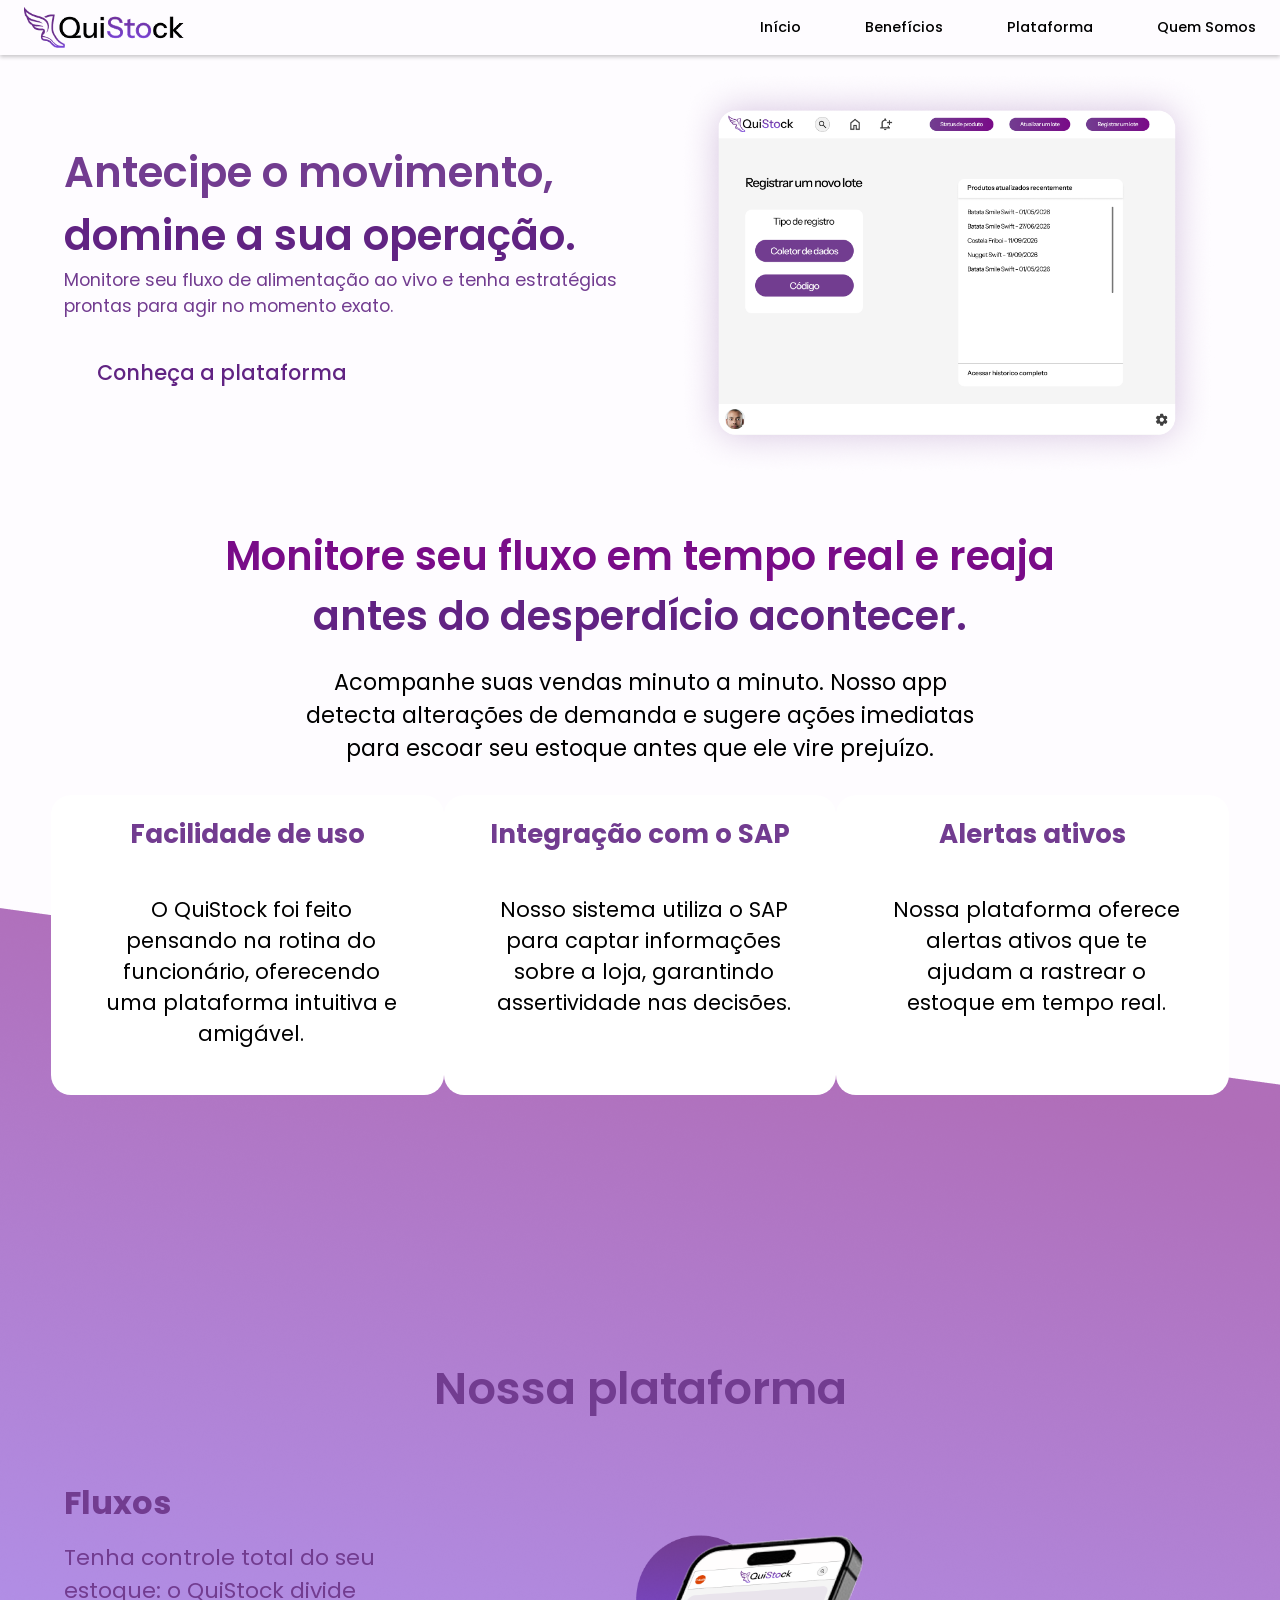
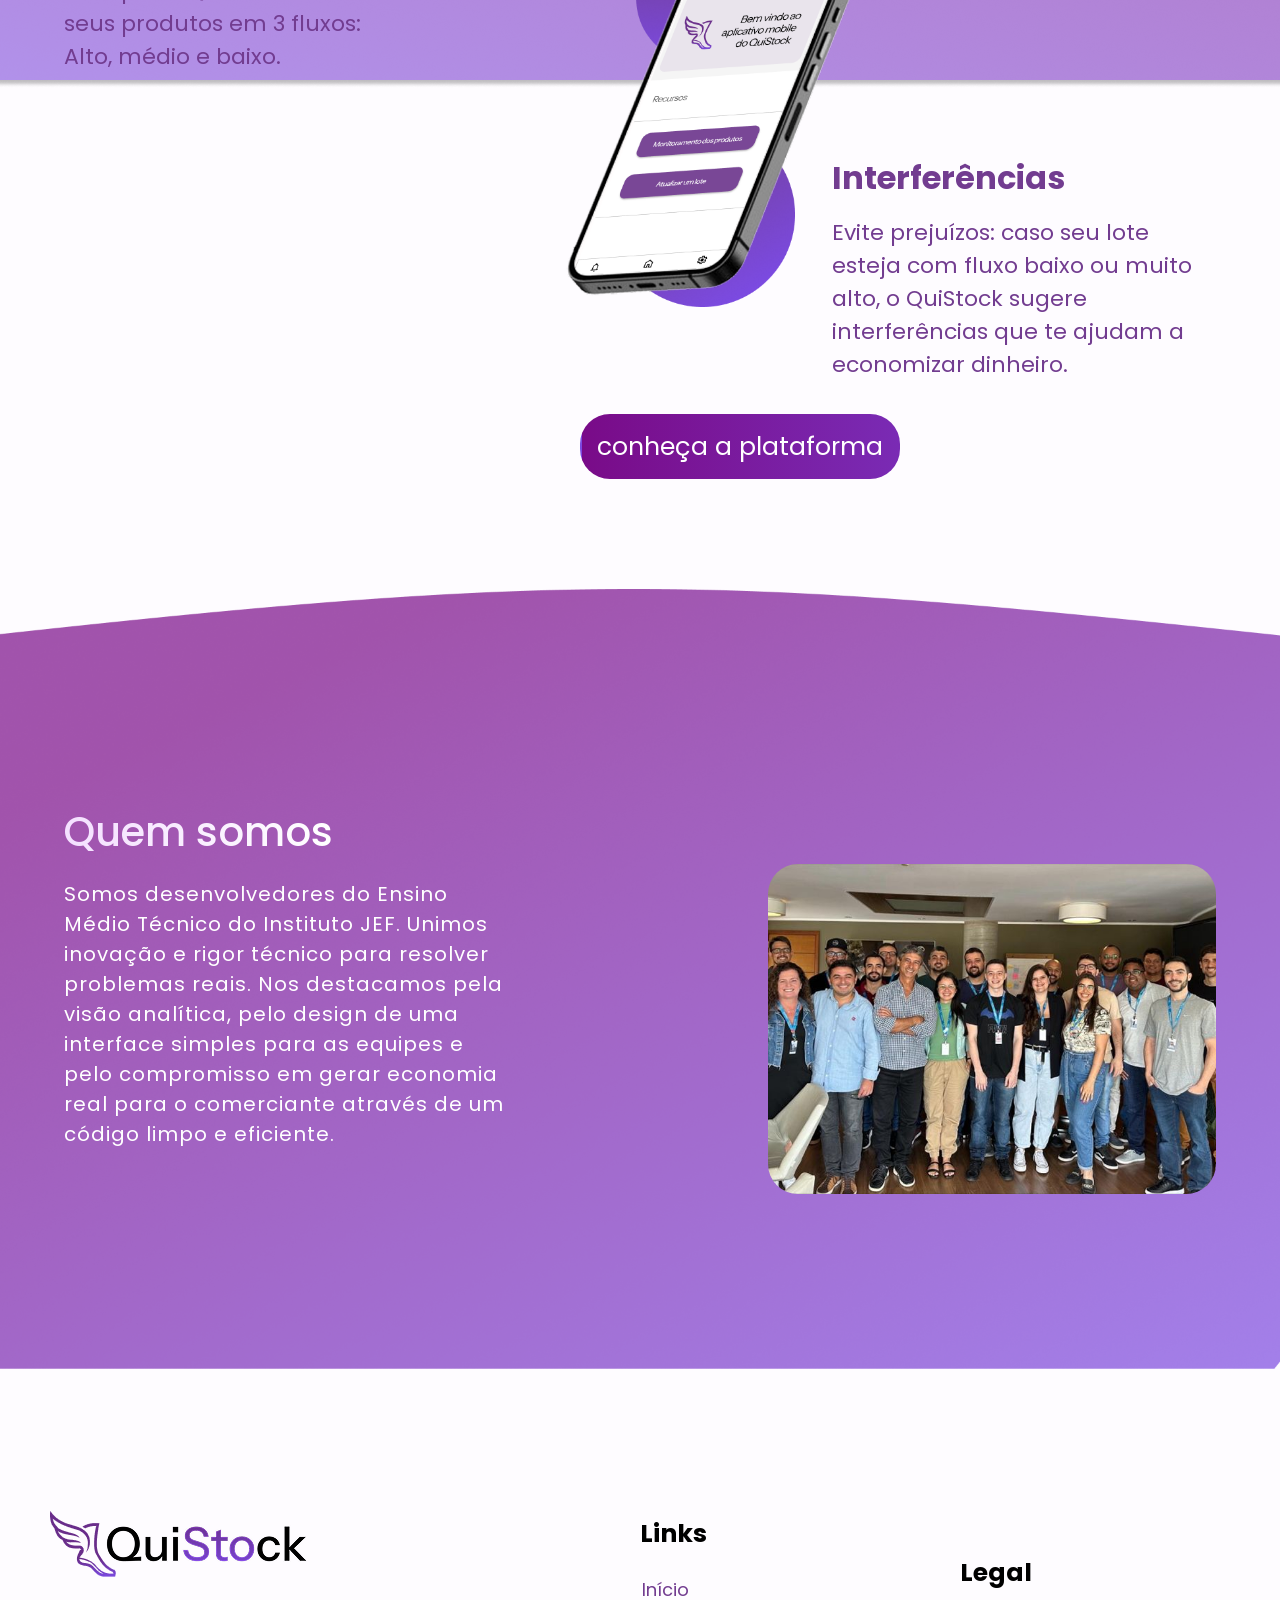
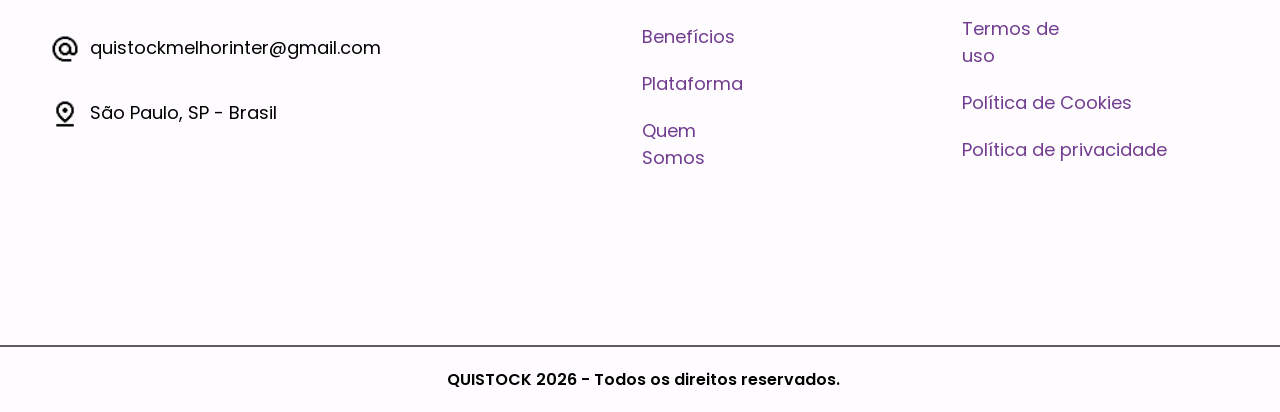
==== commit 3bbb9e77: "hero só precisa arrumar o padding right" ====
--- a/index.html
+++ b/index.html
@@ -18,7 +18,7 @@
 
   <header>
 
-    <div><img src="assets/Group 35.png" alt="" id = "logo"></div>
+    <img src="assets/Group 35.png" alt="" id = "logo">
 
     <nav id = "botoes">
       
@@ -32,18 +32,26 @@
 
   <main>
 
-    <div id ="fraseMain">
-      Antecipe o movimento,
-      <span class = "span">
-        domine a sua operação.
-      </span>
-    </div>
-    
-    <div id = "textoApoio"> Monitore seu fluxo de alimentação ao vivo e tenha estratégias prontas para agir no momento exato.
-    <a href="#"><button id = "cta">Conheça a plataforma</button></a> </div>
+    <section id="hero">
+      <div class="left-hero">
+        <div id ="fraseMain">
+          Antecipe o movimento,
+          <span class = "span">
+            domine a sua operação.
+          </span>
 
-    <img src="assets/Desktop - 11.png" alt="oi" id = "img_main">
-  </div>
+          <div id = "textoApoio">
+            Monitore seu fluxo de alimentação ao vivo e tenha estratégias prontas para agir no momento exato.
+          </div>
+        </div>
+
+        <a href="#" id="cta">
+          Conheça a plataforma
+        </a>
+      </div>
+      
+      <img src="assets/Desktop - 11.png" alt="oi" id = "img_main">
+    </section>
 
   <div id = "monitore">
     Monitore seu fluxo em tempo real e reaja <span class = "span">antes do desperdício acontecer.</span>
--- a/style.css
+++ b/style.css
@@ -1,6 +1,9 @@
 :root {
     --roxo-sujinho: #fefcff;
     --roxo-quistock: #723c90;
+    --roxo2: #3e1554;
+    --preto: #11021a;
+    --azul: #7B4AE0;
 }
 
 *{
@@ -11,146 +14,47 @@
     
 }
 
+html {
+    scroll-behavior: smooth;
+}
+
 body{
     background-color: var(--roxo-sujinho);
     margin: 0;
-}
-
-#tudo_caixas{
-    padding-top: 163px;
-    display: flex;
-    justify-content: space-between;
-    height: 200px;
-    width: 92%;
-    align-items: center;
-    margin-top: 80px;
-    margin-left: auto;
-    margin-right: auto;
-}
-
-.externo{
-    box-sizing: border-box;
-    background-color: #fff;
-    height: 300px;
-    width: 400px;
-    border-radius: 20px;
-}
-
-.interno{
-    display: flex;
-    margin-top: 40px;
-    padding-left: 50px;
-    font-size: 21px;
-    text-align: center;
-    align-items: center;
-    width: 300px;
-    justify-content: space-between;
-}
-
-.interno2{
-    margin-top: 20px;
-    font-size: 26px;
-    font-weight: bold;
-    color: #723c90;
-    text-align: center;
-    top:30px;
-}
-
-#fraseMain{
-    font-size: 45px;
-    font-weight: 600;
-    margin-left: 50px;
-    margin-top: 200px;
-    text-align: start;
-    width: 680px;
-    
-    color: #733c90;
-}
-
-#domine{
-        color: #790B88;
-        font-style: normal;
-        font-size: 45px;
-        font-weight: 600;
-}
-
-#textoApoio{
-    padding-left: 50px;
-    padding-top: 20px;
-    font-size: 21px;
-    font-weight: 400;
-    text-align: start;
-    width: 700px;
-}
-
-#img_main{
-    box-sizing: border-box;
-    margin-top: -470px;
-    margin-left: 750px;
-    width: 50%;
-    transition: 500ms;
-}
-#img_main:hover{
-    transition: 500ms;
-    width: 52%;
-    cursor: pointer;
-}
-
+    padding: 0;
+    width: 100%;
+}
+
+section {
+    max-height: calc(100dvh - 4.3vw);
+    width: 100%;
+}
+
+/* header */
 header{
-    background-color: #fff;
+    background-color: var(--roxo-sujinho);
     position: fixed;
     z-index: 3;
-    top: 0px;
-    left: 0px;
+    top: 0;
+    left: 0;
     width: 100%;
-    height: 70px;
+    height: clamp(3rem, 4.3vw, 10rem);
     box-shadow: 0px 2px 4px #00000038;
-}
-
-main{
-    margin-top: 70px;
-}
-
-#cta{
-    margin-top: 70px;
-    border: 2px solid transparent;
-    background:
-        linear-gradient(white, white) padding-box,
-        linear-gradient(135deg, #723c90, #7B4AE0) border-box;
-    border-radius: 30px;
-    height: 65px;
-    width: 350px;
-    font-size: 23px;
-    font-weight: 500;
-    color: #612383;
-    transition: 500ms ease-in-out;
-}
-
-#monitore{
-    display: flex;
-    color: #790B88;
-    font-style: normal;
-    font-size: 40px;
-    font-weight: 600;
-    width: 70%;
-    justify-content: center;
-    flex-direction: column;
-    align-items: center;
-    margin-left: 15%;
-    margin-top: 50px;
-}
-
-.span{
-    color: #612383;
+
+    padding: 0 min(1.5rem, 3%);
+    box-sizing: border-box;
+
+    display: flex;
+    flex-direction: row;
+    justify-content: space-between;
 }
 
 #logo{
-    display: flex;
-    position: absolute;
-    top: 10%;
-    justify-content: center;
-    margin-left: 50px;
-    height: 50px;
+    align-self: center;
+    justify-self: flex-end;
+    max-width: clamp(1rem, 15vw, 10rem);
+    width: 100%;
+    height: auto;
 }
 
 #logo:hover{
@@ -161,10 +65,9 @@
     display: flex;
     justify-content: center;
     align-items: center;
-    height: 100%;
-    margin: 0 auto;
-    gap: 35px;
-    font-size: 18px;
+    justify-self: flex-end;
+    gap: clamp(1rem, 5vw, 5rem);
+    font-size: clamp(0.5rem, 0.5vw + 0.5rem, 2rem)
 }
 
 #botoes a{
@@ -195,6 +98,207 @@
     width: 100%;
 }
 
+/* hero */
+#hero {
+    display: flex;
+    flex-wrap: wrap;
+    justify-content: space-between;
+    align-items: center;
+    padding: 0 min(4rem, 8%);
+    box-sizing: border-box;
+}
+
+.left-hero {
+    display: flex;
+    flex-direction: column;
+    align-items: flex-start;
+    justify-content: center;
+    gap: 0.5rem;
+}
+
+#fraseMain{
+    font-size: clamp(1rem, 2vw + 1rem, 10rem);
+    font-weight: 600;
+
+    text-align: start;
+    width: clamp(25rem, 40vw, 40rem);
+    
+    color: var(--roxo-quistock);
+}
+
+#textoApoio{
+    font-size: clamp(0.75rem, 0.75vw + 0.5rem, 3rem);
+    font-weight: 400;
+    text-align: start;
+    width: clamp(15rem, 45vw, 50rem);
+}
+
+#fraseMain, #textoApoio {
+    text-wrap: pretty;
+}
+
+.span{
+    color: #612383;
+}
+
+#img_main{
+    width: clamp(15rem, 42vw, 50rem);
+    align-self: center;
+    justify-self: flex-end;
+
+    transition: transform 500ms;
+}
+
+#img_main:hover{
+    transform: scale(1.028);
+    cursor: pointer;
+}
+
+#cta{
+    margin-top: 0.75rem;
+    border: 2px solid transparent;
+    background:
+        linear-gradient(var(--roxo-sujinho)) padding-box,
+        linear-gradient(135deg, var(--roxo-quistock), var(--azul)) border-box;
+    border-radius: 3rem;
+    /*
+    height: clamp(2.5rem, 4vw, 5vw);
+    width: clamp(10rem, 22vw, 25rem);
+    */
+    padding: min(1rem, 4%) min(3rem, 6%);
+    font-size: clamp(1rem, 1vw + 0.5rem, 10rem);
+    text-decoration: none;
+    font-weight: 500;
+    color: #612383;
+
+    display: flex;
+    flex-direction: row;
+    justify-content: center;
+    align-items: center;
+
+    transition: 500ms ease-in-out;
+}
+
+#cta:hover{
+    transition: 500ms ease-out;
+    background: linear-gradient(to right, #723c90, #7B4AE0);
+    color: #fff;
+    cursor: pointer;
+}
+
+#cta a{
+    text-decoration: none;
+    color: #000000;
+}
+
+@media screen and (max-width: 820px) {
+    #hero {
+        display: flex;
+        flex-direction: column;
+        align-items: center;
+        justify-content: flex-start;
+        gap: 2rem;
+        padding: 0 1.5rem;
+        text-align: center;
+    }
+
+    .left-hero {
+        width: 100%;
+        display: contents;
+    }
+
+    #fraseMain {
+        width: 100%;
+    }
+
+    #textoApoio {
+        width: 100%;
+        padding-top: 0.5rem;
+    }
+
+    #img_main {
+        width: 100%;
+        order: 2;
+    }
+
+    #cta {
+        order: 3;
+        width: 80%;
+    }
+
+    #fraseMain, #textoApoio {
+        order: 1;
+    }
+
+}
+
+#tudo_caixas{
+    padding-top: 0px;
+    display: flex;
+    justify-content: space-between;
+    height: 200px;
+    width: 92%;
+    align-items: center;
+    margin-top: 80px;
+    margin-left: auto;
+    margin-right: auto;
+}
+
+.externo{
+    box-sizing: border-box;
+    background-color: #fff;
+    height: 300px;
+    width: 400px;
+    border-radius: 20px;
+}
+
+.interno{
+    display: flex;
+    margin-top: 40px;
+    padding-left: 50px;
+    font-size: 21px;
+    text-align: center;
+    align-items: center;
+    width: 300px;
+    justify-content: space-between;
+}
+
+.interno2{
+    margin-top: 20px;
+    font-size: 26px;
+    font-weight: bold;
+    color: #723c90;
+    text-align: center;
+    top:30px;
+}
+
+#domine{
+        color: #790B88;
+        font-style: normal;
+        font-size: 45px;
+        font-weight: 600;
+}
+
+main{
+    margin-top: 70px;
+}
+
+#monitore{
+    display: flex;
+    color: #790B88;
+    font-style: normal;
+    font-size: 40px;
+    font-weight: 600;
+    width: 70%;
+    justify-content: center;
+    flex-direction: column;
+    align-items: center;
+    margin-left: 15%;
+    margin-top: 50px;
+}
+
+
+
 #spam{
     width: 1000px;
     font-size: 45px;
@@ -222,17 +326,6 @@
     color: #000000;
     scroll-margin-top: 250px;
 }
-#cta:hover{
-    transition: 800ms;
-    background: linear-gradient(to right, #723c90, #7B4AE0);
-    color: #fff;
-    cursor: pointer;
-}
-
-#cta a{
-    text-decoration: none;
-    color: #000000;
-}
 
 #fundinho{
     display: flex;
@@ -444,7 +537,7 @@
 }
 .coockies{
     border: 2px solid transparent;
-    width: 50%;
+    width: 55%;
 }
 .privacidade{
     border: 2px solid transparent;
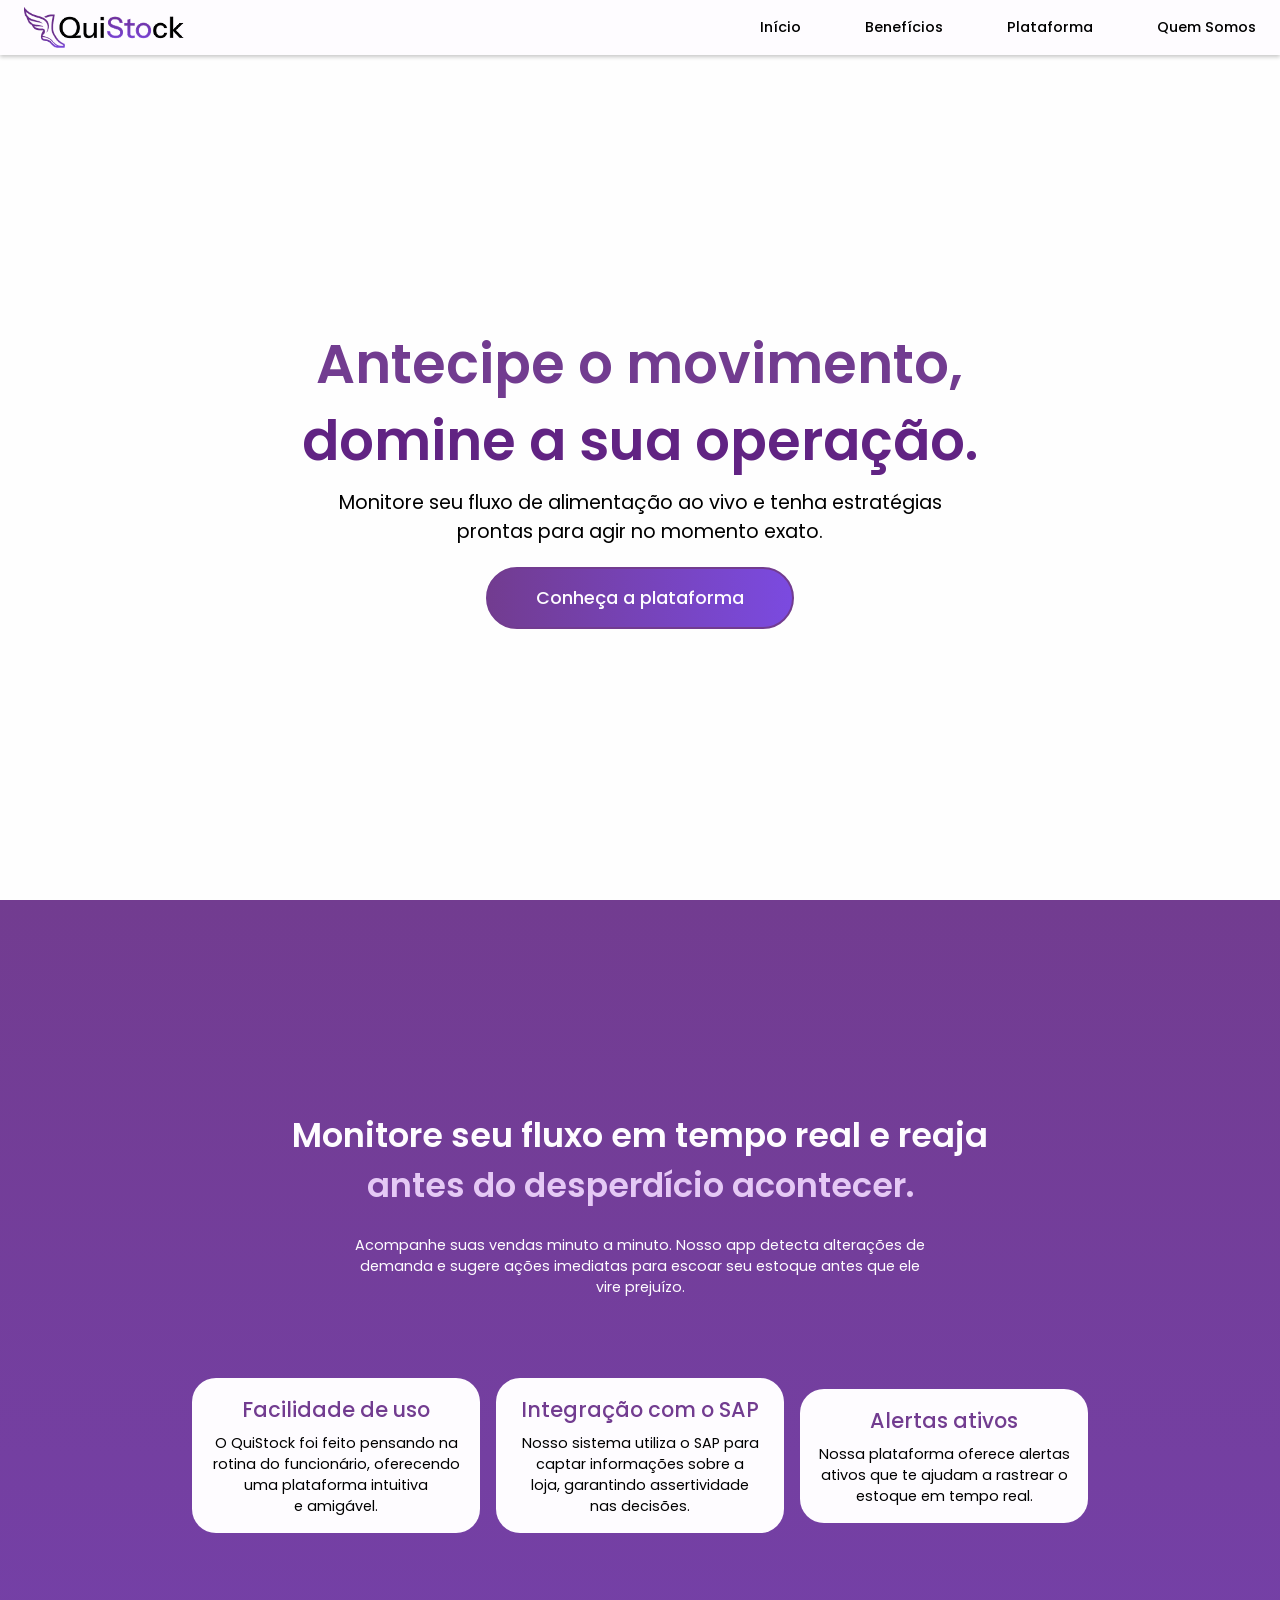
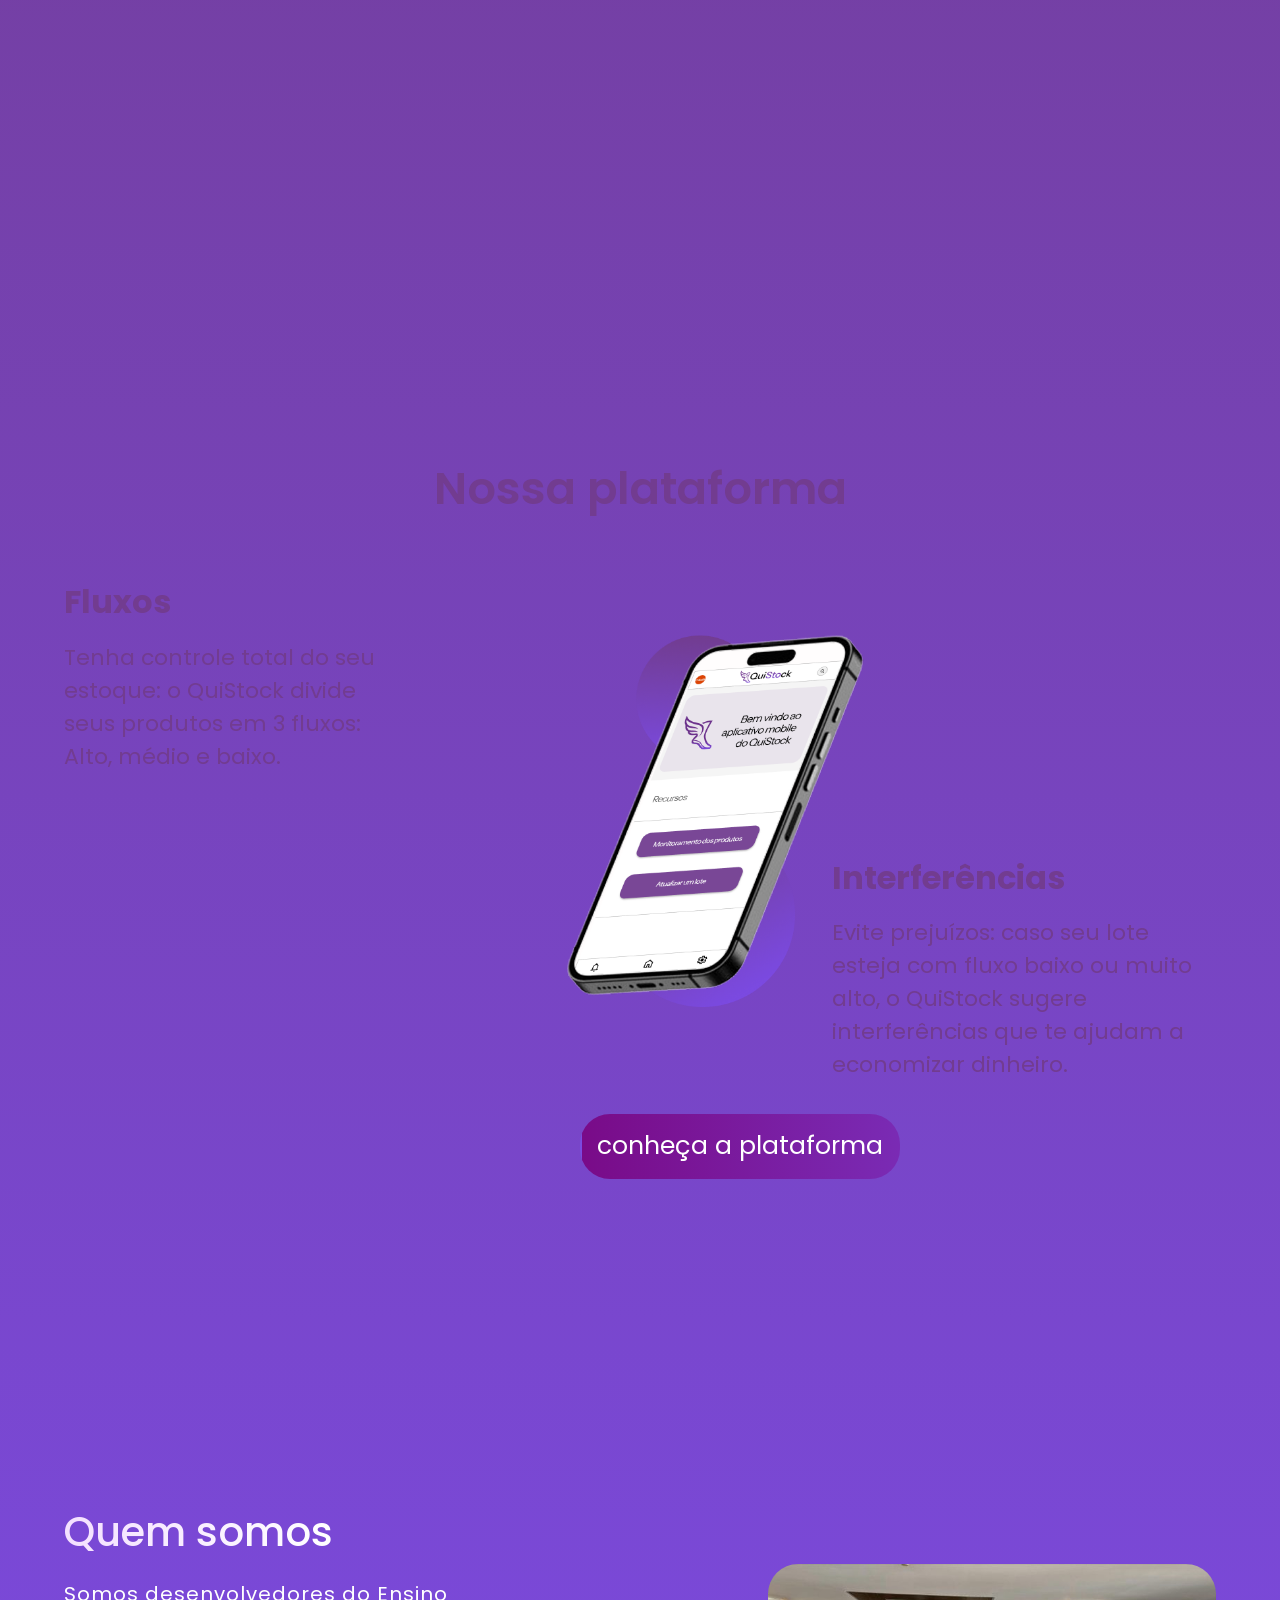
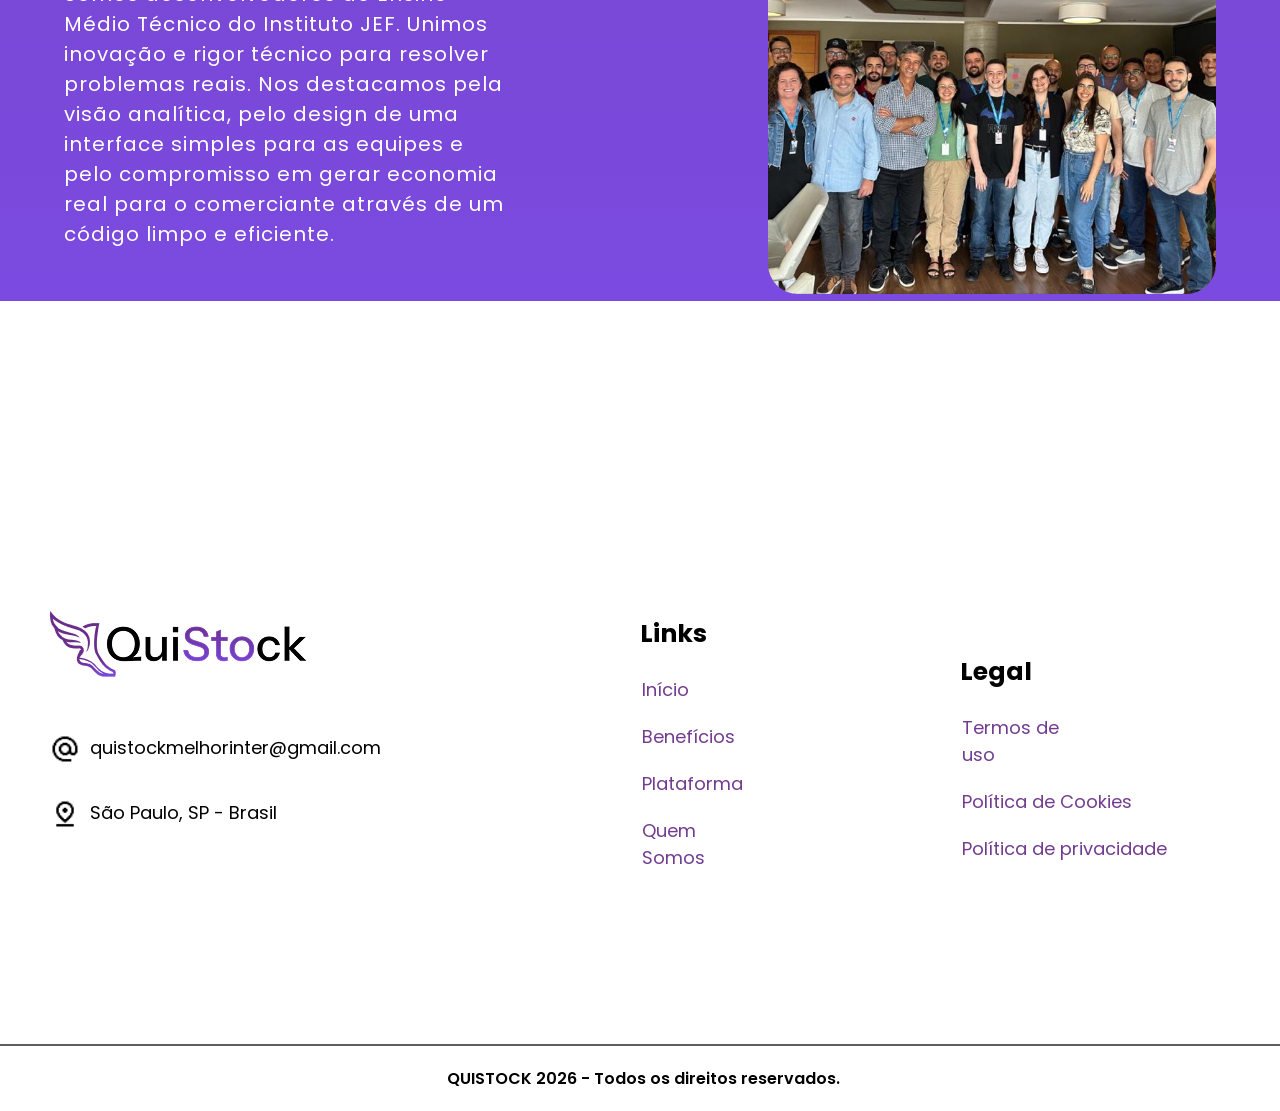
==== commit bff7ee86: "responsividade" ====
--- a/index.html
+++ b/index.html
@@ -1,5 +1,5 @@
 <!DOCTYPE html>
-<html lang="en">
+<html lang="pt-br">
 <head>
   <meta charset="UTF-8">
   <meta name="viewport" content="width=device-width, initial-scale=1.0">
@@ -23,112 +23,103 @@
     <nav id = "botoes">
       
       <a href="#">Início</a>
-      <a href="#textoMonitore">Benefícios</a>
-      <a href="#celular">Plataforma</a>
-      <a href="#texto_quemSomos">Quem Somos</a>
+      <a href="#beneficios">Benefícios</a>
+      <a href="#palataforma">Plataforma</a>
+      <a href="#quem-somos">Quem Somos</a>
     
     </nav>
   </header>
 
   <main>
 
-    <section id="hero">
-      <div class="left-hero">
-        <div id ="fraseMain">
-          Antecipe o movimento,
-          <span class = "span">
-            domine a sua operação.
-          </span>
+    <section id="hero" class="section">
+        <div>
+          <p>
+            Antecipe o movimento,
+            <span class = "span">
+              domine a sua operação.
+            </span>
+          </p>
 
-          <div id = "textoApoio">
+          <p>
             Monitore seu fluxo de alimentação ao vivo e tenha estratégias prontas para agir no momento exato.
-          </div>
+          </p>
         </div>
 
         <a href="#" id="cta">
           Conheça a plataforma
         </a>
-      </div>
       
-      <img src="assets/Desktop - 11.png" alt="oi" id = "img_main">
+      <!--<img src="assets/Desktop - 11.png" alt="oi" id = "img_main">-->
     </section>
 
-  <div id = "monitore">
-    Monitore seu fluxo em tempo real e reaja <span class = "span">antes do desperdício acontecer.</span>
-  </div>
-
-  <div id = "textoMonitore">
-    Acompanhe suas vendas minuto a minuto. Nosso app detecta alterações de demanda e sugere ações imediatas para escoar seu estoque antes que ele vire prejuízo.
-  </div>
-
-  <div id="fundinho">
-    <img src="assets/Rectangle 71.png" alt="">
-  </div>
-
-  <div id="tudo_caixas">
-    <div class="externo">
-      <div class="interno2">
-        Facilidade de uso
+    <section class="body-gradiente">
+      <section id="beneficios" class="section">
+        <div class="titulo-container">
+          <p>
+            Monitore seu fluxo em tempo real e reaja <span class = "span">antes do desperdício acontecer.</span>
+          </p>
+          <p>
+            Acompanhe suas vendas minuto a minuto. Nosso app detecta alterações de demanda e sugere ações imediatas para escoar seu estoque antes que ele vire prejuízo.
+          </p>
+        </div>
+        
+        <div class="container-caixas">
+          <div class="caixa">
+            <p class="titulo-caixa">
+              Facilidade de uso
+            </p>
+            <p class="texto-caixa">
+              O QuiStock foi feito pensando na rotina do funcionário, oferecendo uma plataforma intuitiva e amigável.
+            </p>
+          </div>
+          <div class="caixa">
+            <p class="titulo-caixa">
+              Integração com o SAP
+            </p>
+            <p class="texto-caixa">
+              Nosso sistema utiliza o SAP para captar informações sobre a loja, garantindo assertividade nas decisões.
+            </p>
+          </div>
+          <div class="caixa">
+            <p class="titulo-caixa">
+              Alertas ativos
+            </p>
+            <p class="texto-caixa">
+              Nossa plataforma oferece alertas ativos que te ajudam a rastrear o estoque em tempo real.
+            </p>
+          </div>
+        </div>
+      </section>
+      
+        <section>
+      <div id="plat">
+        Nossa plataforma
       </div>
-      <div class="interno">
-        O QuiStock foi feito pensando na rotina do funcionário, oferecendo uma plataforma intuitiva e amigável.
+      <img src="assets/Group 36.png" alt="celular" id = "celular">
+      <button id ="cta1"><a href="#">conheça a plataforma</a></button>
+      <div class = "textos_plat">
+        <h2>Fluxos</h2>
+        <h4>Tenha controle total do seu estoque: o QuiStock divide seus produtos em 3 fluxos: Alto, médio e baixo.</h4>
       </div>
-    </div>
-
-    <div class="externo">
-      <div class="interno2">
-        Integração com o SAP
+      <div class = "textos_plat2">
+        <h2>Interferências</h2>
+      
+        <h4>Evite prejuízos: caso seu lote esteja com fluxo baixo ou muito alto, o QuiStock sugere interferências que te ajudam a economizar dinheiro.<h4>
       </div>
-      <div class="interno">
-        Nosso sistema utiliza o SAP para captar informações sobre a loja, garantindo assertividade nas decisões.
-      </div>
-    </div>
-
-    <div class="externo">
-      <div class="interno2">
-        Alertas ativos
-      </div>
-      <div class="interno">
-        Nossa plataforma oferece alertas ativos que te ajudam a rastrear o estoque em tempo real.
-      </div>
-    </div>
-  </div>
-
-  <div id="plat">
-    Nossa plataforma
-  </div>
-
-  <img src="assets/Group 36.png" alt="celular" id = "celular">
-
-  <button id ="cta1"><a href="#">conheça a plataforma</a></button>
-
-  <div class = "textos_plat">
-
-    <h2>Fluxos</h2>
-
-    <h4>Tenha controle total do seu estoque: o QuiStock divide seus produtos em 3 fluxos: Alto, médio e baixo.</h4>
-
-  </div>
-
-  <div class = "textos_plat2">
-
-    <h2>Interferências</h2>
-    
-    <h4>Evite prejuízos: caso seu lote esteja com fluxo baixo ou muito alto, o QuiStock sugere interferências que te ajudam a economizar dinheiro.<h4>
-  </div>
-
-  <div id = "fundoquemsomos">
-    <img src= "assets/Rectangle 70.png" alt="">
-  </div>
-
-  <div id = "texto_quemSomos">
-    <h2>Quem somos</h2>
-
-    <h4>Somos desenvolvedores do Ensino Médio Técnico do Instituto JEF. Unimos inovação e rigor técnico para resolver problemas reais. Nos destacamos pela visão analítica, pelo design de uma interface simples para as equipes e pelo compromisso em gerar economia real para o comerciante através de um código limpo e eficiente.</h4>
-
-  </div>
-
-  <img src="assets/Captura de tela 2026-03-02 100912 1.png" alt="imagem quem somos" id = "img_quemsomos">
+        </section>
+      
+        <div id = "fundoquemsomos">
+        </div>
+      
+        <div id = "texto_quemSomos">
+      <h2>Quem somos</h2>
+      <h4>Somos desenvolvedores do Ensino Médio Técnico do Instituto JEF. Unimos inovação e rigor técnico para resolver problemas reais. Nos destacamos pela visão analítica, pelo design de uma interface simples para as equipes e pelo compromisso em gerar economia real para o comerciante através de um código limpo e eficiente.</h4>
+      
+        </div>
+      
+        <img src="assets/Captura de tela 2026-03-02 100912 1.png" alt="imagem quem somos" id = "img_quemsomos">
+    </section>
 
   </main>
 
--- a/style.css
+++ b/style.css
@@ -19,15 +19,54 @@
 }
 
 body{
-    background-color: var(--roxo-sujinho);
     margin: 0;
     padding: 0;
     width: 100%;
-}
-
-section {
-    max-height: calc(100dvh - 4.3vw);
-    width: 100%;
+
+    cursor: default;
+}
+
+.body-gradiente {
+    
+    background: linear-gradient(
+        to bottom,
+        var(--roxo-quistock),
+        var(--azul)
+    );
+}
+
+::-webkit-scrollbar {
+    width: 10px;
+}
+
+::-webkit-scrollbar-track {
+    background: transparent;
+}
+
+::-webkit-scrollbar-thumb {
+    background-color: var(--roxo-quistock);
+    border-radius: 10px;
+    border: 2px solid transparent;
+    background-clip: padding-box;
+}
+
+::selection {
+    background: #723c9040;
+    color: var(--roxo2);
+}
+
+main{
+    margin-top: clamp(3rem, 4.3vw, 10rem);
+}
+
+.section {
+    height: calc(100dvh - 4.3vw);
+    height: calc(100vh - 4.3vw);
+    max-width: 100%;
+}
+
+#beneficios, #palataforma, #quem-somos {
+    scroll-margin-top: clamp(3rem, 4.3vw, 10rem);
 }
 
 /* header */
@@ -101,75 +140,87 @@
 /* hero */
 #hero {
     display: flex;
-    flex-wrap: wrap;
-    justify-content: space-between;
-    align-items: center;
+    flex-direction: column;
+    justify-content: center;
+    align-items: center;
+    gap: clamp(0.5rem, 1.5vh, 2rem);
+
+    width: 100%;
     padding: 0 min(4rem, 8%);
+
     box-sizing: border-box;
-}
-
-.left-hero {
-    display: flex;
-    flex-direction: column;
-    align-items: flex-start;
-    justify-content: center;
-    gap: 0.5rem;
-}
-
-#fraseMain{
-    font-size: clamp(1rem, 2vw + 1rem, 10rem);
-    font-weight: 600;
-
-    text-align: start;
-    width: clamp(25rem, 40vw, 40rem);
+
+    background-position: center;
+    background-size: cover;
+    background-repeat: no-repeat;
+
+    position: relative;
+}
+
+#hero::before {
+    content: "";
+    position: absolute;
+    width: 100%;
+    height: 100%;
+    background: #fefefe95;
+    backdrop-filter: blur(6px);
+
+}
+
+#hero * {
+    position: relative;
+}
+
+#hero div {
+    display: flex;
+    flex-direction: column;
+    justify-content: center;
+    align-items: center;
+}
+
+#hero p {
+    margin: 0;
+    padding: 0;
+
+    text-wrap: pretty;
+    text-align: center;
+}
+
+#hero p:nth-child(1) {
+    font-size: clamp(2rem, 3vw + 1rem, 70rem);
+    font-weight: 600;
+    line-height: 4.8rem;
+    width: 70%;
     
     color: var(--roxo-quistock);
 }
 
-#textoApoio{
-    font-size: clamp(0.75rem, 0.75vw + 0.5rem, 3rem);
+.span {
+    color: #612383;
+}
+
+#hero p:nth-child(2) {
+    font-size: clamp(0.75rem, 0.9vw + 0.5rem, 3rem);
     font-weight: 400;
-    text-align: start;
-    width: clamp(15rem, 45vw, 50rem);
-}
-
-#fraseMain, #textoApoio {
-    text-wrap: pretty;
-}
-
-.span{
-    color: #612383;
-}
-
-#img_main{
-    width: clamp(15rem, 42vw, 50rem);
-    align-self: center;
-    justify-self: flex-end;
-
-    transition: transform 500ms;
-}
-
-#img_main:hover{
-    transform: scale(1.028);
-    cursor: pointer;
+    width: 50vw;
+    padding: min(0.5rem, 2rem) 0;
 }
 
 #cta{
-    margin-top: 0.75rem;
-    border: 2px solid transparent;
+    border: 2px solid var(--roxo-quistock);
     background:
-        linear-gradient(var(--roxo-sujinho)) padding-box,
-        linear-gradient(135deg, var(--roxo-quistock), var(--azul)) border-box;
+        linear-gradient(to right, var(--roxo-quistock), var(--azul));
     border-radius: 3rem;
     /*
     height: clamp(2.5rem, 4vw, 5vw);
     width: clamp(10rem, 22vw, 25rem);
     */
+    
     padding: min(1rem, 4%) min(3rem, 6%);
-    font-size: clamp(1rem, 1vw + 0.5rem, 10rem);
+    font-size: clamp(0.5rem, 0.75vw + 0.5rem, 10rem);
     text-decoration: none;
     font-weight: 500;
-    color: #612383;
+    color: var(--roxo-sujinho);
 
     display: flex;
     flex-direction: row;
@@ -177,99 +228,122 @@
     align-items: center;
 
     transition: 500ms ease-in-out;
-}
-
-#cta:hover{
-    transition: 500ms ease-out;
-    background: linear-gradient(to right, #723c90, #7B4AE0);
-    color: #fff;
-    cursor: pointer;
-}
-
-#cta a{
-    text-decoration: none;
-    color: #000000;
-}
-
-@media screen and (max-width: 820px) {
-    #hero {
-        display: flex;
-        flex-direction: column;
-        align-items: center;
-        justify-content: flex-start;
-        gap: 2rem;
-        padding: 0 1.5rem;
-        text-align: center;
-    }
-
-    .left-hero {
-        width: 100%;
-        display: contents;
-    }
-
-    #fraseMain {
-        width: 100%;
-    }
-
-    #textoApoio {
-        width: 100%;
-        padding-top: 0.5rem;
-    }
-
-    #img_main {
-        width: 100%;
-        order: 2;
-    }
-
-    #cta {
-        order: 3;
-        width: 80%;
-    }
-
-    #fraseMain, #textoApoio {
-        order: 1;
-    }
-
-}
-
-#tudo_caixas{
-    padding-top: 0px;
-    display: flex;
-    justify-content: space-between;
-    height: 200px;
-    width: 92%;
-    align-items: center;
-    margin-top: 80px;
-    margin-left: auto;
-    margin-right: auto;
-}
-
-.externo{
+
+    position: relative;
+    z-index: 1;
+}
+
+#cta::before {
+    content: "";
+    position: absolute;
+    top: 0; left: 0; width: 100%; height: 100%;
+    background:
+        linear-gradient(to left, var(--roxo-quistock), var(--azul));
+    opacity: 0;
+    transition: opacity 500ms ease-in-out;
+    border-radius: 3rem;
+    z-index: -1;
+}
+
+#cta:hover::before {
+    opacity: 1;
+}
+
+/* beneficios */
+#beneficios {
     box-sizing: border-box;
-    background-color: #fff;
-    height: 300px;
-    width: 400px;
-    border-radius: 20px;
-}
-
-.interno{
-    display: flex;
-    margin-top: 40px;
-    padding-left: 50px;
-    font-size: 21px;
+    scroll-margin-top: clamp(3rem, 4.3vw, 10rem);
+    padding: 0 min(4rem, 8%);
+
+    display: flex;
+    flex-direction: column;
+    justify-content: center;
+    align-items: center;
+    height: auto;
+    min-height: calc(100dvh - 4.3vw);
+    flex-wrap: nowrap;
+    gap: 5rem;
+}
+
+#beneficios * {
+    padding: 0; margin: 0;
+}
+
+.titulo-container {
+    display: flex;
+    flex-direction: column;
+    justify-content: center;
+    align-items: center;
+    gap: 1.5rem;
+}
+
+.titulo-container > p:nth-child(1), .titulo-container > p:nth-child(2) {
     text-align: center;
-    align-items: center;
-    width: 300px;
-    justify-content: space-between;
-}
-
-.interno2{
-    margin-top: 20px;
-    font-size: 26px;
-    font-weight: bold;
-    color: #723c90;
+    text-wrap: pretty;
+}
+
+.titulo-container > p:nth-child(1) {
+    font-size: clamp(2rem, 2vw + 0.5rem, 10rem);
+    font-weight: 600;
+    width: 60vw;
+    color: var(--roxo-sujinho);
+}
+
+.titulo-container > p:nth-child(1) span {
+    color: #E5C9F5;
+}
+
+.titulo-container > p:nth-child(2) {
+    font-size: clamp(0.5rem, 0.5vw + 0.5rem, 2rem);
+    width: 50vw;
+    color: var(--roxo-sujinho);
+}
+
+.container-caixas {
+    display: flex;
+    flex-direction: row;
+    flex-wrap: wrap;
+    justify-content: center;
+    align-items: center;
+    gap: 1rem;
+
+    width: 100%;
+}
+
+.caixa {
+    background-color: var(--roxo-sujinho);
+    aspect-ratio: unset;
+    height: auto;
+    min-width: 0;
+    width: clamp(9rem, 20vw, 16rem);
+    padding: min(1rem, 6%) !important;
+    /*
+    width: clamp(2vw, 20rem, 100vw);
+    height: clamp(2vw, 15rem, 100vh);
+    */
+
+    display: flex;
+    flex-direction: column;
+    align-items: center;
+    justify-content: center;
+    gap: 0.5rem;
+
+    border-radius: 1.5rem;
+}
+
+.titulo-caixa, .texto-caixa {
     text-align: center;
-    top:30px;
+    text-wrap: pretty;
+}
+
+.titulo-caixa {
+    font-size: clamp(1rem, 1vw + 0.5rem, 3rem);
+    font-weight: 500;
+    color: var(--roxo-quistock);
+}
+
+.texto-caixa {
+    font-size: clamp(0.5rem, 0.5vw + 0.5rem, 1rem);
 }
 
 #domine{
@@ -279,24 +353,26 @@
         font-weight: 600;
 }
 
-main{
-    margin-top: 70px;
-}
-
-#monitore{
-    display: flex;
-    color: #790B88;
-    font-style: normal;
-    font-size: 40px;
-    font-weight: 600;
-    width: 70%;
-    justify-content: center;
-    flex-direction: column;
-    align-items: center;
-    margin-left: 15%;
-    margin-top: 50px;
-}
-
+
+@media screen and (max-width: 480px) {
+    #hero p:nth-child(1) {
+        width: 100%;
+        line-height: 5.5vh;
+    }
+
+    #hero p:nth-child(2) {
+        width: 100%;
+    }
+
+    .container-caixas {
+        flex-direction: column;
+    }
+
+    .caixa {
+        width: 35vw;
+        padding: min(1rem, 6%) !important;
+    }
+}
 
 
 #spam{
@@ -324,19 +400,8 @@
     margin-top: 20px;
     font-weight: medium;
     color: #000000;
-    scroll-margin-top: 250px;
-}
-
-#fundinho{
-    display: flex;
-    position: absolute;
-    top: 920px;
-    width: 1122px;
-    height: 700px;
-    align-items: center;
-    justify-content: center;
-    z-index: -1;
-}
+}
+
 
 #plat{
     display: flex;
@@ -351,7 +416,6 @@
     margin-left: 522.5px ;
     width: 30%;
     margin-top: 100px;
-    scroll-margin-top: 250px;
 }
 
 #cta1{
@@ -409,6 +473,7 @@
     color: #723c90;
     font-weight: 600;
 }
+
 .textos_plat2{
     display: flex;
     width: 30%;
@@ -447,7 +512,6 @@
     margin-left: 5%;
     margin-top: 300px;
     color: #fff;
-    scroll-margin-top: 210px;
 }
 
 #texto_quemSomos h2{
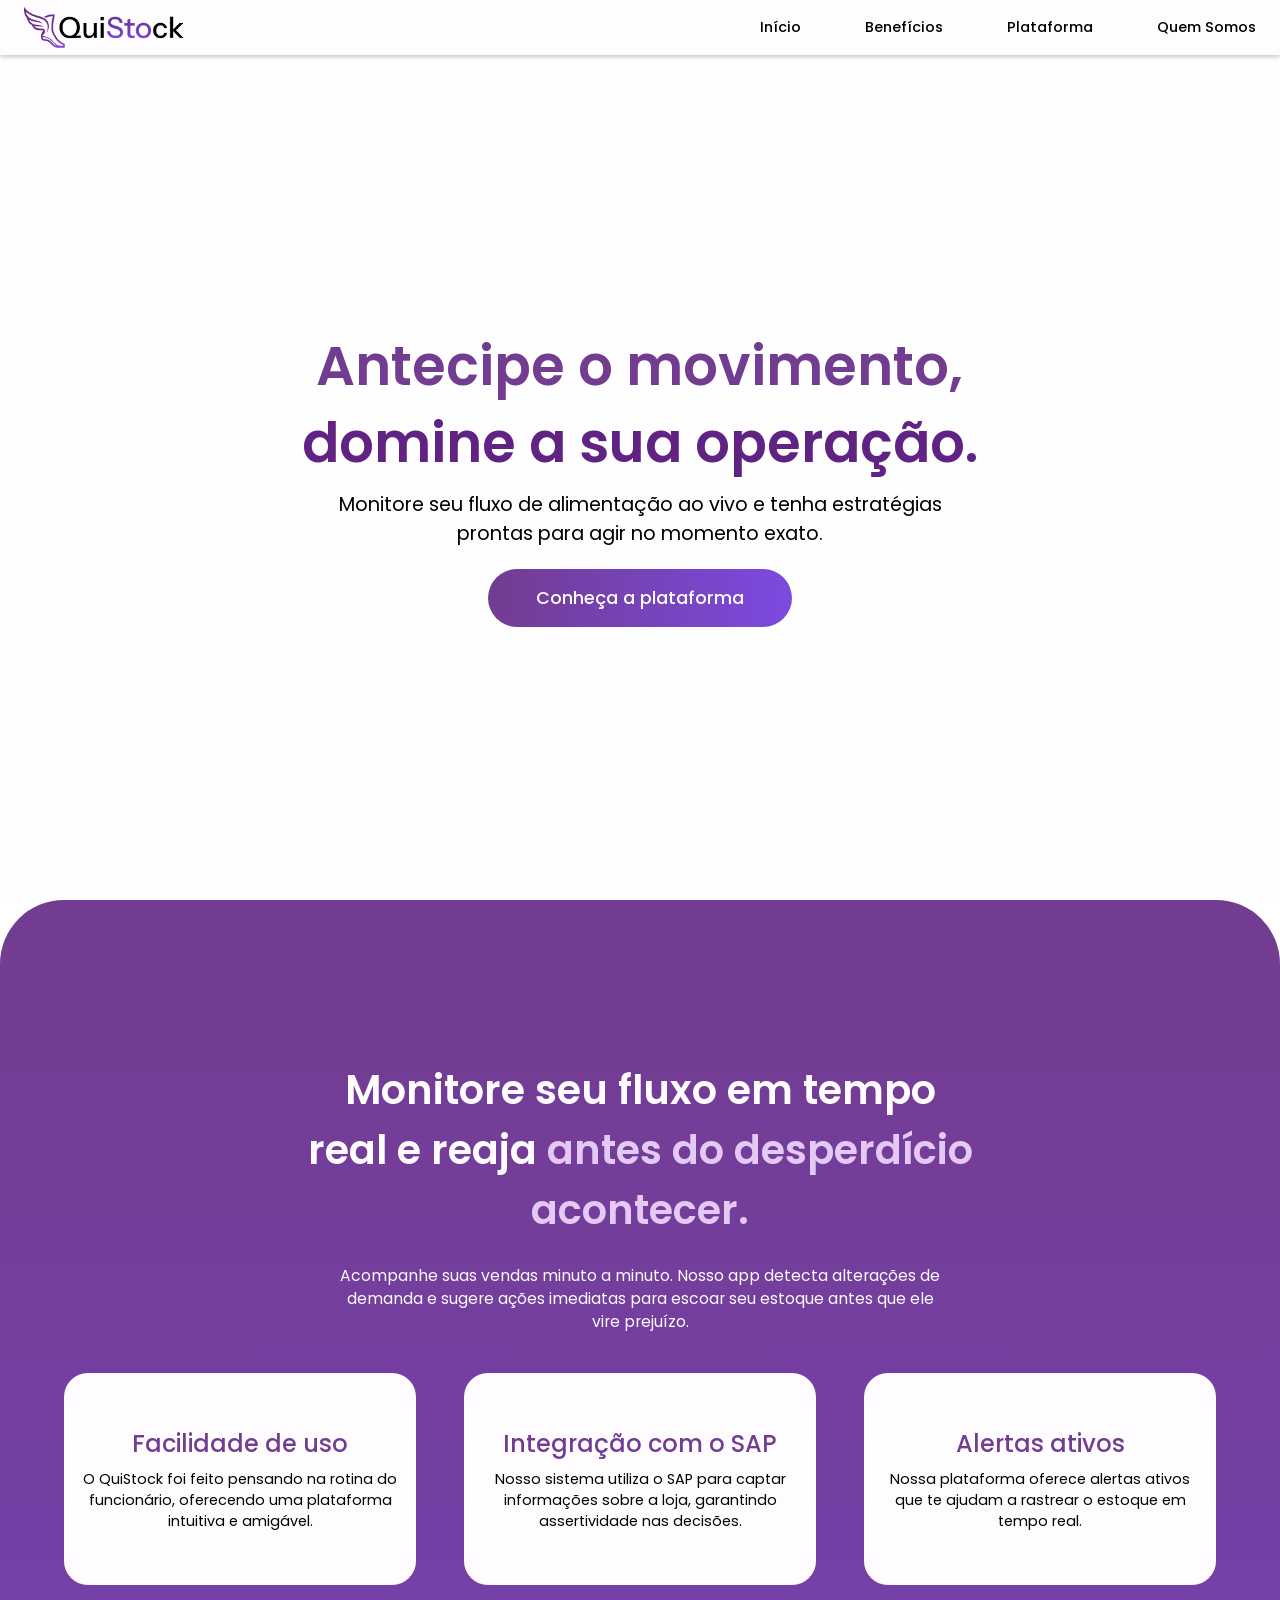
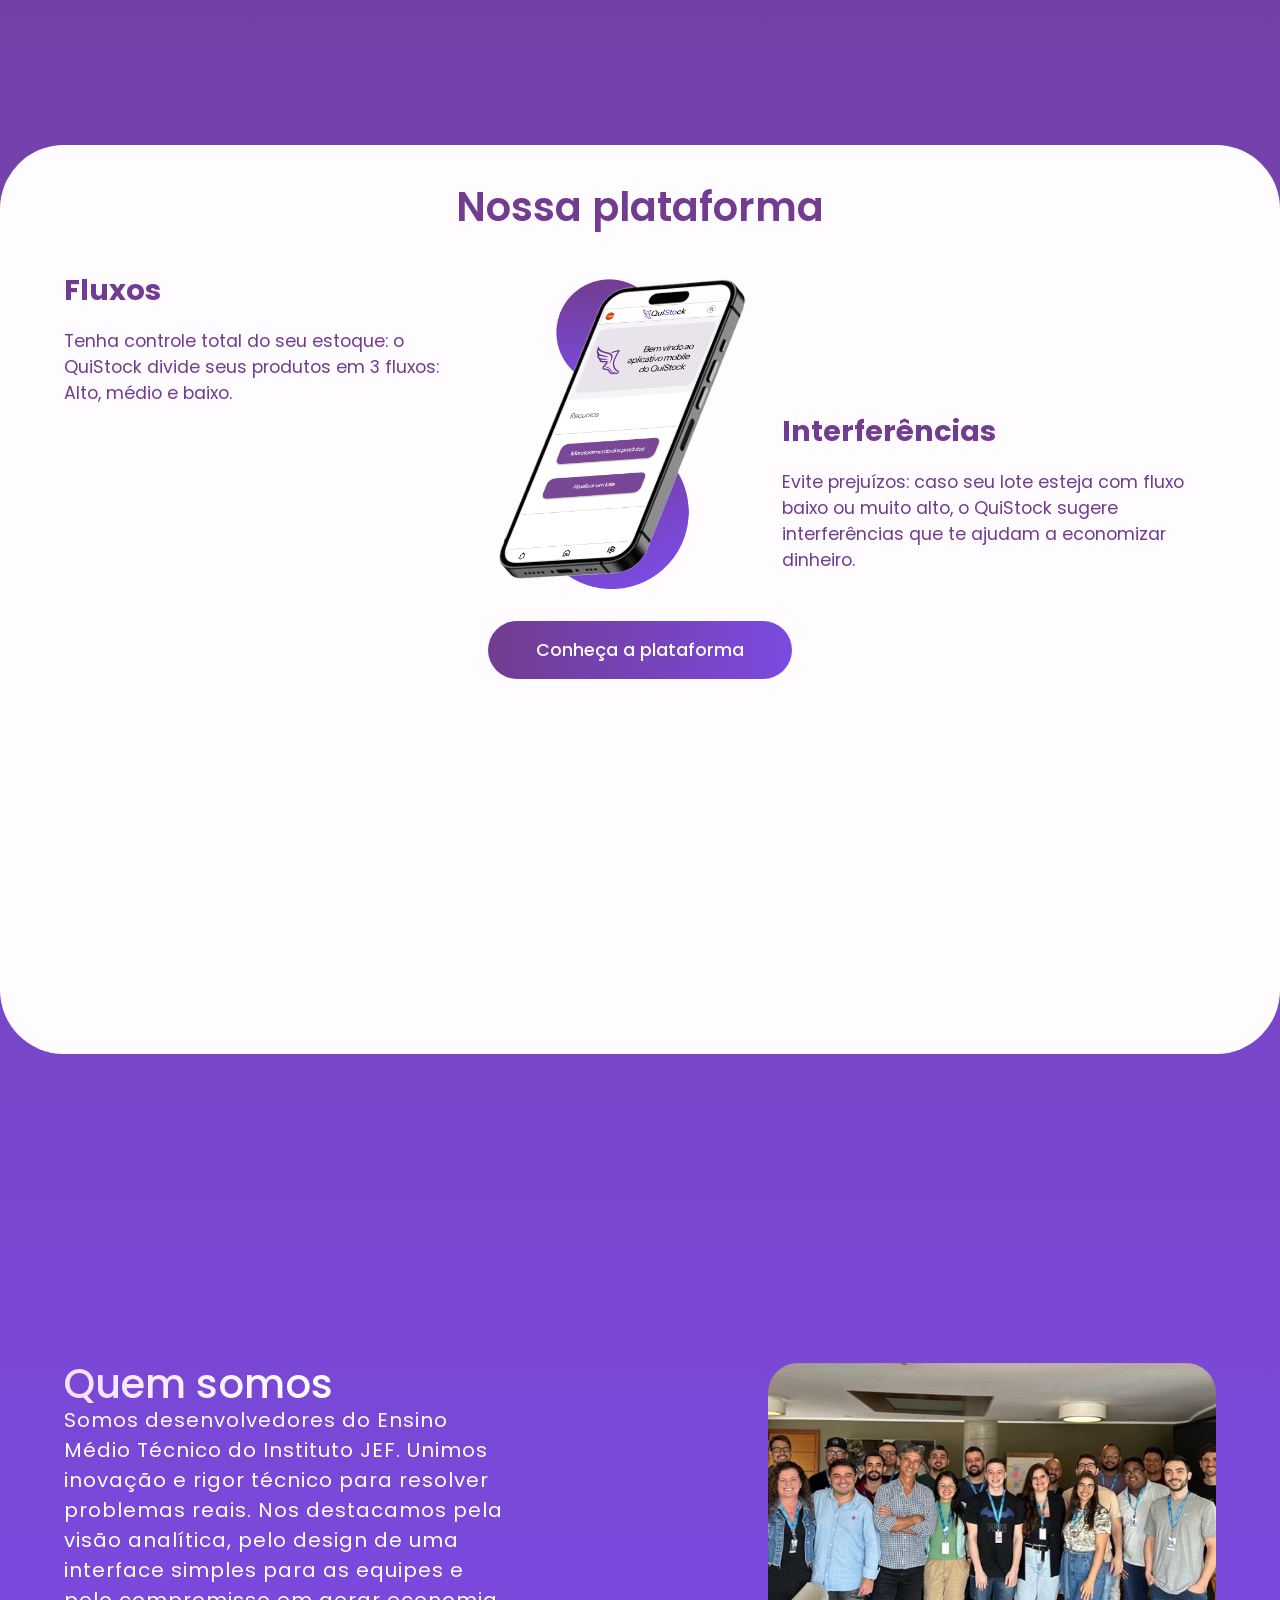
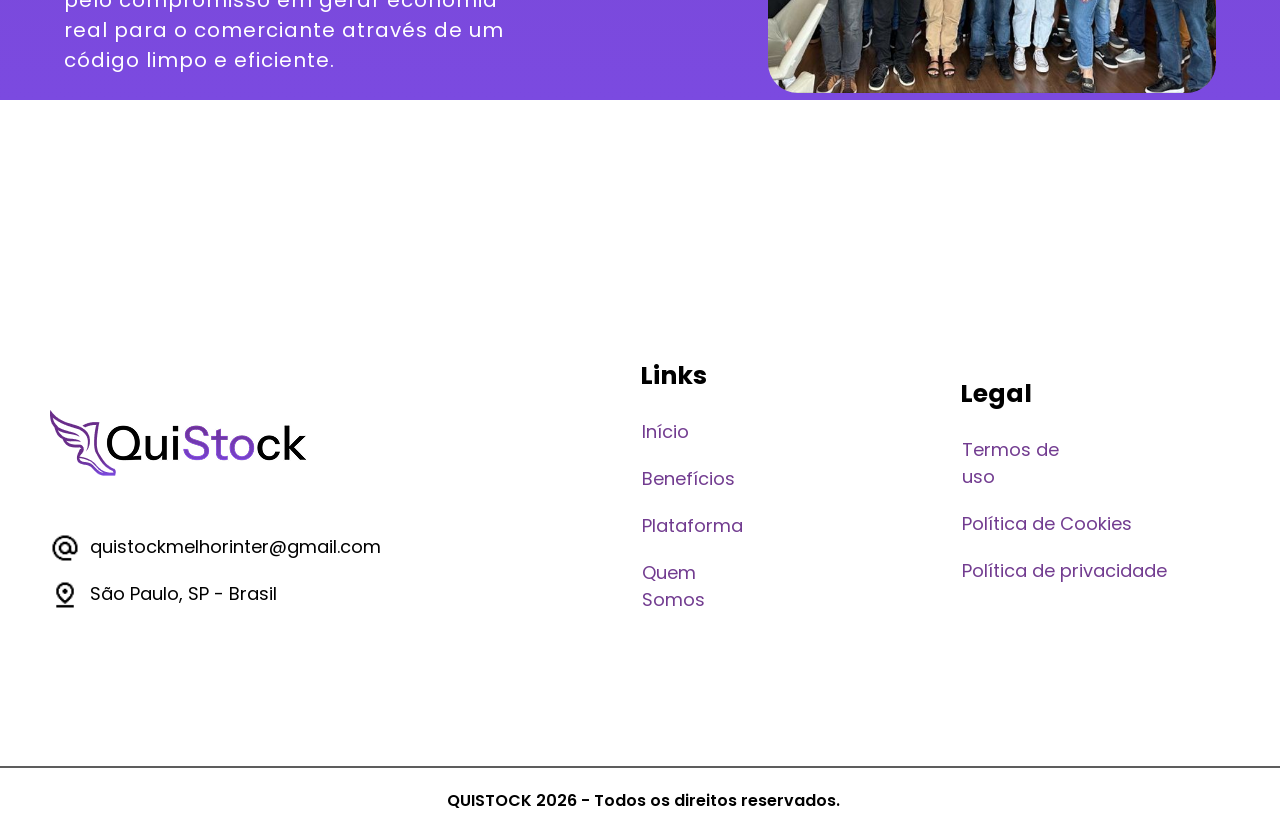
==== commit 94f204cc: "commit inicial" ====
--- a/index.html
+++ b/index.html
@@ -24,7 +24,7 @@
       
       <a href="#">Início</a>
       <a href="#beneficios">Benefícios</a>
-      <a href="#palataforma">Plataforma</a>
+      <a href="#plataforma">Plataforma</a>
       <a href="#quem-somos">Quem Somos</a>
     
     </nav>
@@ -46,7 +46,7 @@
           </p>
         </div>
 
-        <a href="#" id="cta">
+        <a href="#" class="cta">
           Conheça a plataforma
         </a>
       
@@ -92,22 +92,29 @@
         </div>
       </section>
       
-        <section>
-      <div id="plat">
-        Nossa plataforma
-      </div>
-      <img src="assets/Group 36.png" alt="celular" id = "celular">
-      <button id ="cta1"><a href="#">conheça a plataforma</a></button>
-      <div class = "textos_plat">
-        <h2>Fluxos</h2>
-        <h4>Tenha controle total do seu estoque: o QuiStock divide seus produtos em 3 fluxos: Alto, médio e baixo.</h4>
-      </div>
-      <div class = "textos_plat2">
-        <h2>Interferências</h2>
-      
-        <h4>Evite prejuízos: caso seu lote esteja com fluxo baixo ou muito alto, o QuiStock sugere interferências que te ajudam a economizar dinheiro.<h4>
-      </div>
-        </section>
+      <section id="plataforma" class="section">
+        <div id="plat">
+          Nossa plataforma
+        </div>
+
+        <div class="plataforma-bottom-container">
+          <div class = "textos-plat fluxo">
+            <h2>Fluxos</h2>
+            <h4>Tenha controle total do seu estoque: o QuiStock divide seus produtos em 3 fluxos: Alto, médio e baixo.</h4>
+          </div>
+          <img src="assets/Group 36.png" alt="celular" id = "celular">
+          <div class = "textos-plat interferencias">
+            <h2>Interferências</h2>
+          
+            <h4>Evite prejuízos: caso seu lote esteja com fluxo baixo ou muito alto, o QuiStock sugere interferências que te ajudam a economizar dinheiro.<h4>
+          </div>
+        </div>
+
+        <a href="#" class="cta">
+          Conheça a plataforma
+        </a>
+
+      </section>
       
         <div id = "fundoquemsomos">
         </div>
--- a/style.css
+++ b/style.css
@@ -11,6 +11,8 @@
     font-kerning: normal;
     letter-spacing: 0.0em;
     /*outline: 1px solid red;*/
+    margin: 0;
+    padding: 0;
     
 }
 
@@ -33,6 +35,9 @@
         var(--roxo-quistock),
         var(--azul)
     );
+
+    border-top-left-radius: 4rem;
+    border-top-right-radius: 4rem;
 }
 
 ::-webkit-scrollbar {
@@ -63,6 +68,10 @@
     height: calc(100dvh - 4.3vw);
     height: calc(100vh - 4.3vw);
     max-width: 100%;
+    scroll-margin-top: clamp(3rem, 4.3vw, 10rem);
+
+    height: auto;
+    min-height: calc(100dvh - 4.3vw);
 }
 
 #beneficios, #palataforma, #quem-somos {
@@ -76,7 +85,7 @@
     z-index: 3;
     top: 0;
     left: 0;
-    width: 100%;
+    width: 100vw;
     height: clamp(3rem, 4.3vw, 10rem);
     box-shadow: 0px 2px 4px #00000038;
 
@@ -206,8 +215,7 @@
     padding: min(0.5rem, 2rem) 0;
 }
 
-#cta{
-    border: 2px solid var(--roxo-quistock);
+.cta {
     background:
         linear-gradient(to right, var(--roxo-quistock), var(--azul));
     border-radius: 3rem;
@@ -233,7 +241,7 @@
     z-index: 1;
 }
 
-#cta::before {
+.cta::before {
     content: "";
     position: absolute;
     top: 0; left: 0; width: 100%; height: 100%;
@@ -245,24 +253,21 @@
     z-index: -1;
 }
 
-#cta:hover::before {
+.cta:hover::before {
     opacity: 1;
 }
 
 /* beneficios */
 #beneficios {
     box-sizing: border-box;
-    scroll-margin-top: clamp(3rem, 4.3vw, 10rem);
-    padding: 0 min(4rem, 8%);
-
-    display: flex;
-    flex-direction: column;
-    justify-content: center;
-    align-items: center;
-    height: auto;
-    min-height: calc(100dvh - 4.3vw);
+    padding: min(2rem, 10%) min(4rem, 8%);
+
+    display: flex;
+    flex-direction: column;
+    justify-content: center;
+    align-items: center;
     flex-wrap: nowrap;
-    gap: 5rem;
+    gap: 2.5rem;
 }
 
 #beneficios * {
@@ -283,7 +288,7 @@
 }
 
 .titulo-container > p:nth-child(1) {
-    font-size: clamp(2rem, 2vw + 0.5rem, 10rem);
+    font-size: clamp(2rem, 2.5vw + 0.5rem, 10rem);
     font-weight: 600;
     width: 60vw;
     color: var(--roxo-sujinho);
@@ -294,7 +299,7 @@
 }
 
 .titulo-container > p:nth-child(2) {
-    font-size: clamp(0.5rem, 0.5vw + 0.5rem, 2rem);
+    font-size: clamp(0.5rem, 0.6vw + 0.5rem, 2rem);
     width: 50vw;
     color: var(--roxo-sujinho);
 }
@@ -305,7 +310,7 @@
     flex-wrap: wrap;
     justify-content: center;
     align-items: center;
-    gap: 1rem;
+    gap: 3rem;
 
     width: 100%;
 }
@@ -313,9 +318,9 @@
 .caixa {
     background-color: var(--roxo-sujinho);
     aspect-ratio: unset;
-    height: auto;
-    min-width: 0;
-    width: clamp(9rem, 20vw, 16rem);
+    min-height: 0;
+    height: clamp(3rem, 20vh, 20rem);
+    width: 20rem;
     padding: min(1rem, 6%) !important;
     /*
     width: clamp(2vw, 20rem, 100vw);
@@ -337,13 +342,13 @@
 }
 
 .titulo-caixa {
-    font-size: clamp(1rem, 1vw + 0.5rem, 3rem);
+    font-size: clamp(1.5rem, 1vw + .5rem, 3rem);
     font-weight: 500;
     color: var(--roxo-quistock);
 }
 
 .texto-caixa {
-    font-size: clamp(0.5rem, 0.5vw + 0.5rem, 1rem);
+    font-size: clamp(.75rem, .5vw + .5rem, 1rem);
 }
 
 #domine{
@@ -353,8 +358,89 @@
         font-weight: 600;
 }
 
-
-@media screen and (max-width: 480px) {
+/* plataforma */
+#plataforma {
+    background-color: var(--roxo-sujinho);
+    border-radius: 4rem;
+
+    /*
+    display: grid;
+    grid-template-columns: repeat(auto-fit, minmax(2vw, 1fr));
+    grid-template-rows: repeat(auto-fit, minmax(5vh, 1fr));
+
+    grid-template-areas:
+    "box-1";
+    */
+
+    display: flex;
+    flex-direction: column;
+    align-items: center;
+    gap: 2rem;
+
+    padding: min(2rem, 4%) 0;
+}
+
+#plat {
+    color: var(--roxo-quistock);
+    font-weight: 600;
+    font-size: clamp(2rem, 2.5vw + 0.5rem, 10rem);
+    justify-self: center;
+}
+
+.plataforma-bottom-container {
+    display: flex;
+    flex-direction: row;
+    justify-content: center;
+
+    padding: 0 min(4rem, 8%);
+}
+
+.textos-plat {
+    color: var(--roxo-quistock);
+}
+
+.textos-plat h4 {
+    font-weight: 400;
+}
+
+.interferencias h2, .interferencias h4, .fluxo h2, .fluxo h4 {
+    margin: 0; padding: 0;
+}
+
+.fluxo, .interferencias {
+    display: flex;
+    flex-direction: column;
+    gap: 1rem;
+}
+
+.fluxo {
+    align-self: flex-start;
+    flex: 1.1;
+    min-width: 0;
+}
+
+.fluxo h2, .interferencias h2 {
+    font-size: clamp(.75rem, 1vw + 1rem, 2rem);
+}
+
+.interferencias {
+    align-self: flex-end;
+    width: 45vw;
+    flex: 1.2;
+    min-width: 0;
+}
+
+.fluxo h4, .interferencias h4 {
+    font-size: clamp(.5rem, .75vw + .5rem, 4rem);
+}
+
+#celular{
+    height: auto;
+    width: 25vw;
+    flex-shrink: 0;
+}
+
+@media screen and (max-width: 800px) {
     #hero p:nth-child(1) {
         width: 100%;
         line-height: 5.5vh;
@@ -372,84 +458,38 @@
         width: 35vw;
         padding: min(1rem, 6%) !important;
     }
-}
-
-
-#spam{
-    width: 1000px;
-    font-size: 45px;
-    margin: auto;
-    text-align: center;
-    margin-top: 90px;
-    font-weight: 600;
-    color: #733c90e4;
-    font-weight: 600;
-}
-
-#antes{
-    font-weight: 600;
-    color: #790B88;
-}
-
-#textoMonitore{
-    display: flex;
-    width: 700px;
-    font-size: 2cap;
-    margin: auto;
-    text-align: center;
-    margin-top: 20px;
-    font-weight: medium;
-    color: #000000;
-}
-
-
-#plat{
-    display: flex;
-    margin-top: 310px;
-    font-size: 45px;
-    font-weight: 600;
-    justify-content: center;
-    color: #723c90;
-}
-
-#celular{
-    margin-left: 522.5px ;
-    width: 30%;
-    margin-top: 100px;
-}
-
-#cta1{
-    position: relative;
-    z-index: 1;
-    overflow: hidden;
-    margin-left: 580px;
-    margin-top: 100px;
-    border: 2px solid transparent;
-    background: linear-gradient(to right, #790B88, #7B4AE0);
-    border-radius: 30px;
-    height: 65px;
-    width: 320px;
-    font-size: 25px;
-    background-size: 200% auto;
-}
-
-#cta1::before {
-    content: "";
-    position: absolute;
-    top: 0; left: 0; width: 100%; height: 100%;
-    background: linear-gradient(to right, #7B4AE0, #790B88); /* Cor Invertida para o Hover */
-    opacity: 0; /* Começa invisível */
-    z-index: -1;
-    transition: opacity 500ms ease-in-out; /* Transição de opacidade funciona perfeitamente! */
-}
-
-#cta1:hover::before {
-    opacity: 1; /* Fica visível suavemente */
-}
-
-#cta1 a{
-    color: #fff;
-    text-decoration: none;
+
+    .plataforma-bottom-container {
+        flex-direction: column;
+        align-items: center;
+    }
+
+    .fluxo {
+        order: 0;
+    }
+
+    .interferencias {
+        order: 1;
+    }
+
+    .textos-plat {
+        margin: 0;
+    }
+
+    .fluxo, .interferencias {
+        align-self: center;
+        height: auto;
+        width: 80vw;
+        text-align: center;
+    }
+
+    #celular {
+        order: 2;
+    }
+
+    .cta {
+        order: 3;
+    }
 }
 
 #fundoquemsomos img{
@@ -462,6 +502,7 @@
     height: 780px;
 }
 
+/*
 .textos_plat{
     display: flex;
     flex-direction: column;
@@ -485,27 +526,8 @@
     color: #723c90;
     font-weight: 600;
 }
-
-.textos_plat h4{
-    font-size: 22px;
-    font-weight: 400;
-}
-
-.textos_plat h2{
-    font-size: 32px;
-    margin-bottom: -15px;
-}
-
-
-.textos_plat2 h4{
-    font-size: 22px;
-    font-weight: 400;
-}
-
-.textos_plat2 h2{
-    margin-bottom: -15px;
-    font-size: 32px;
-}
+    */
+
 
 #texto_quemSomos{
     width: 35%;
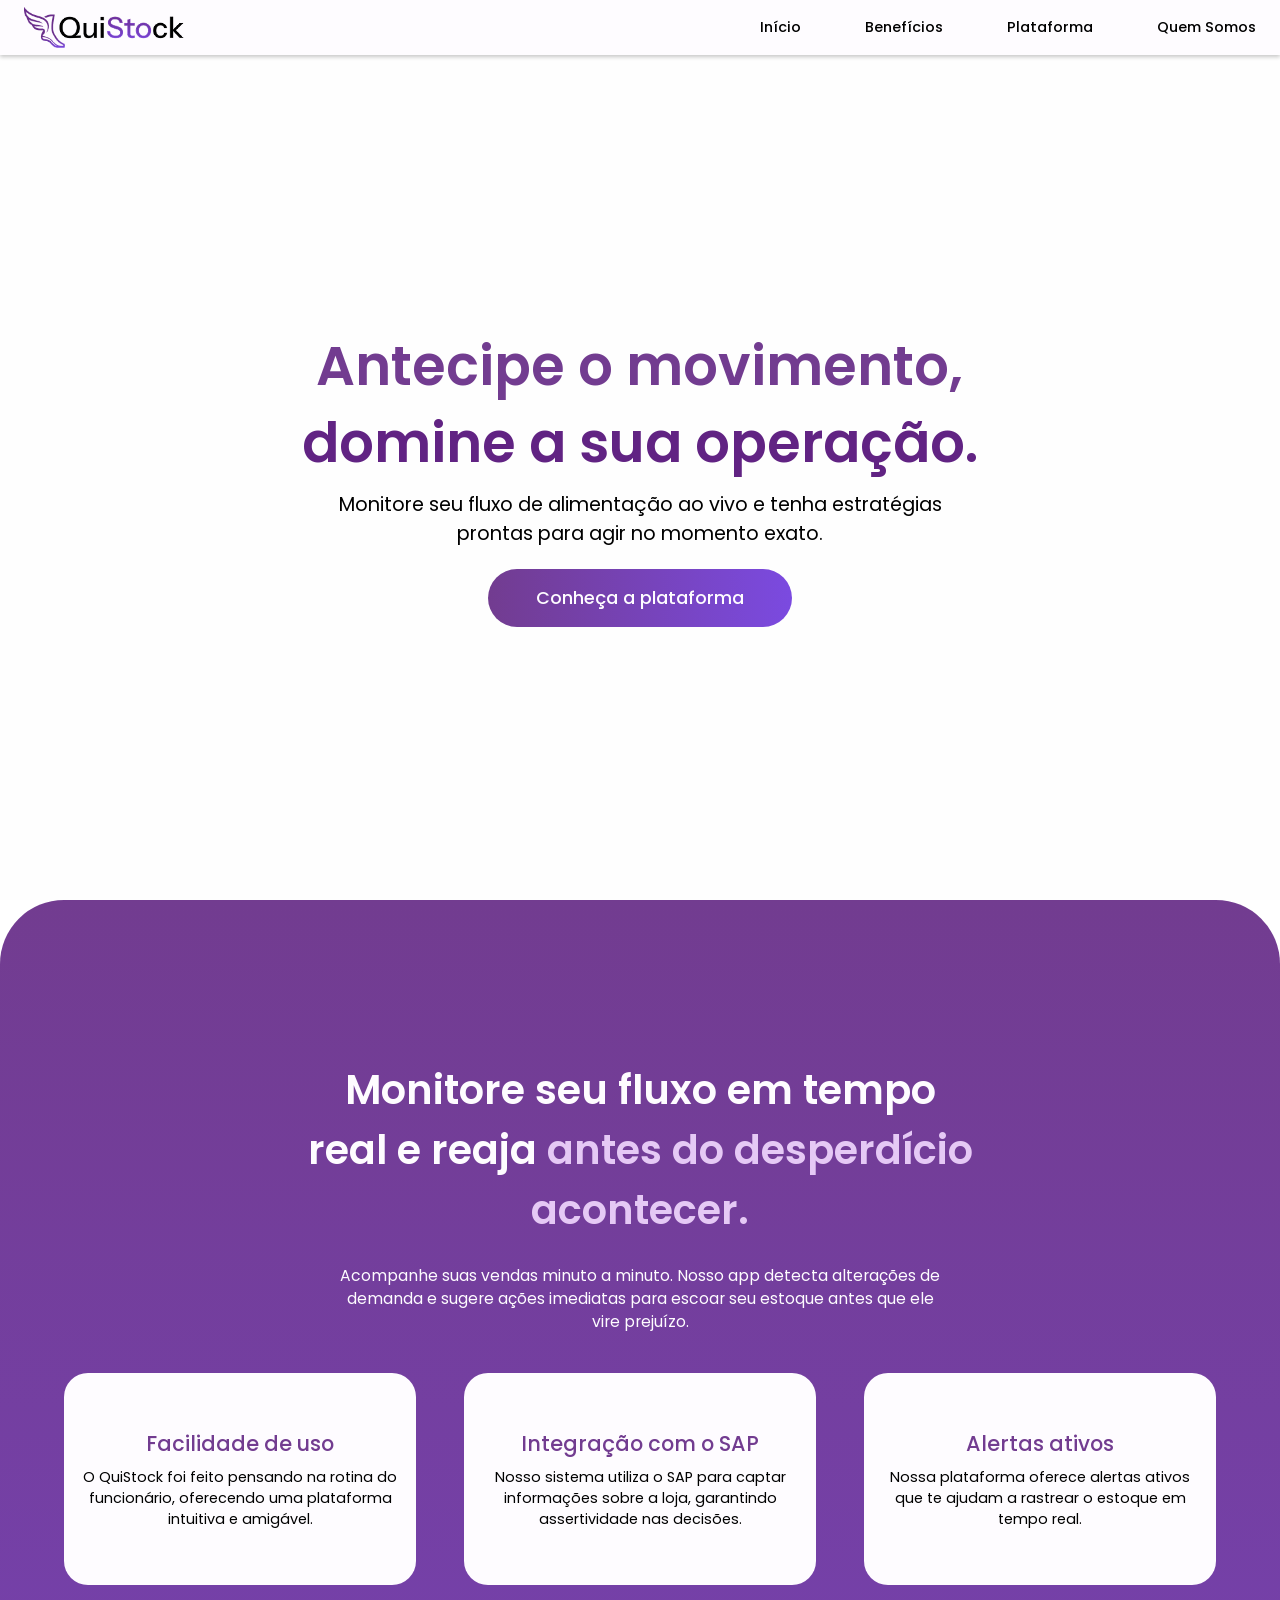
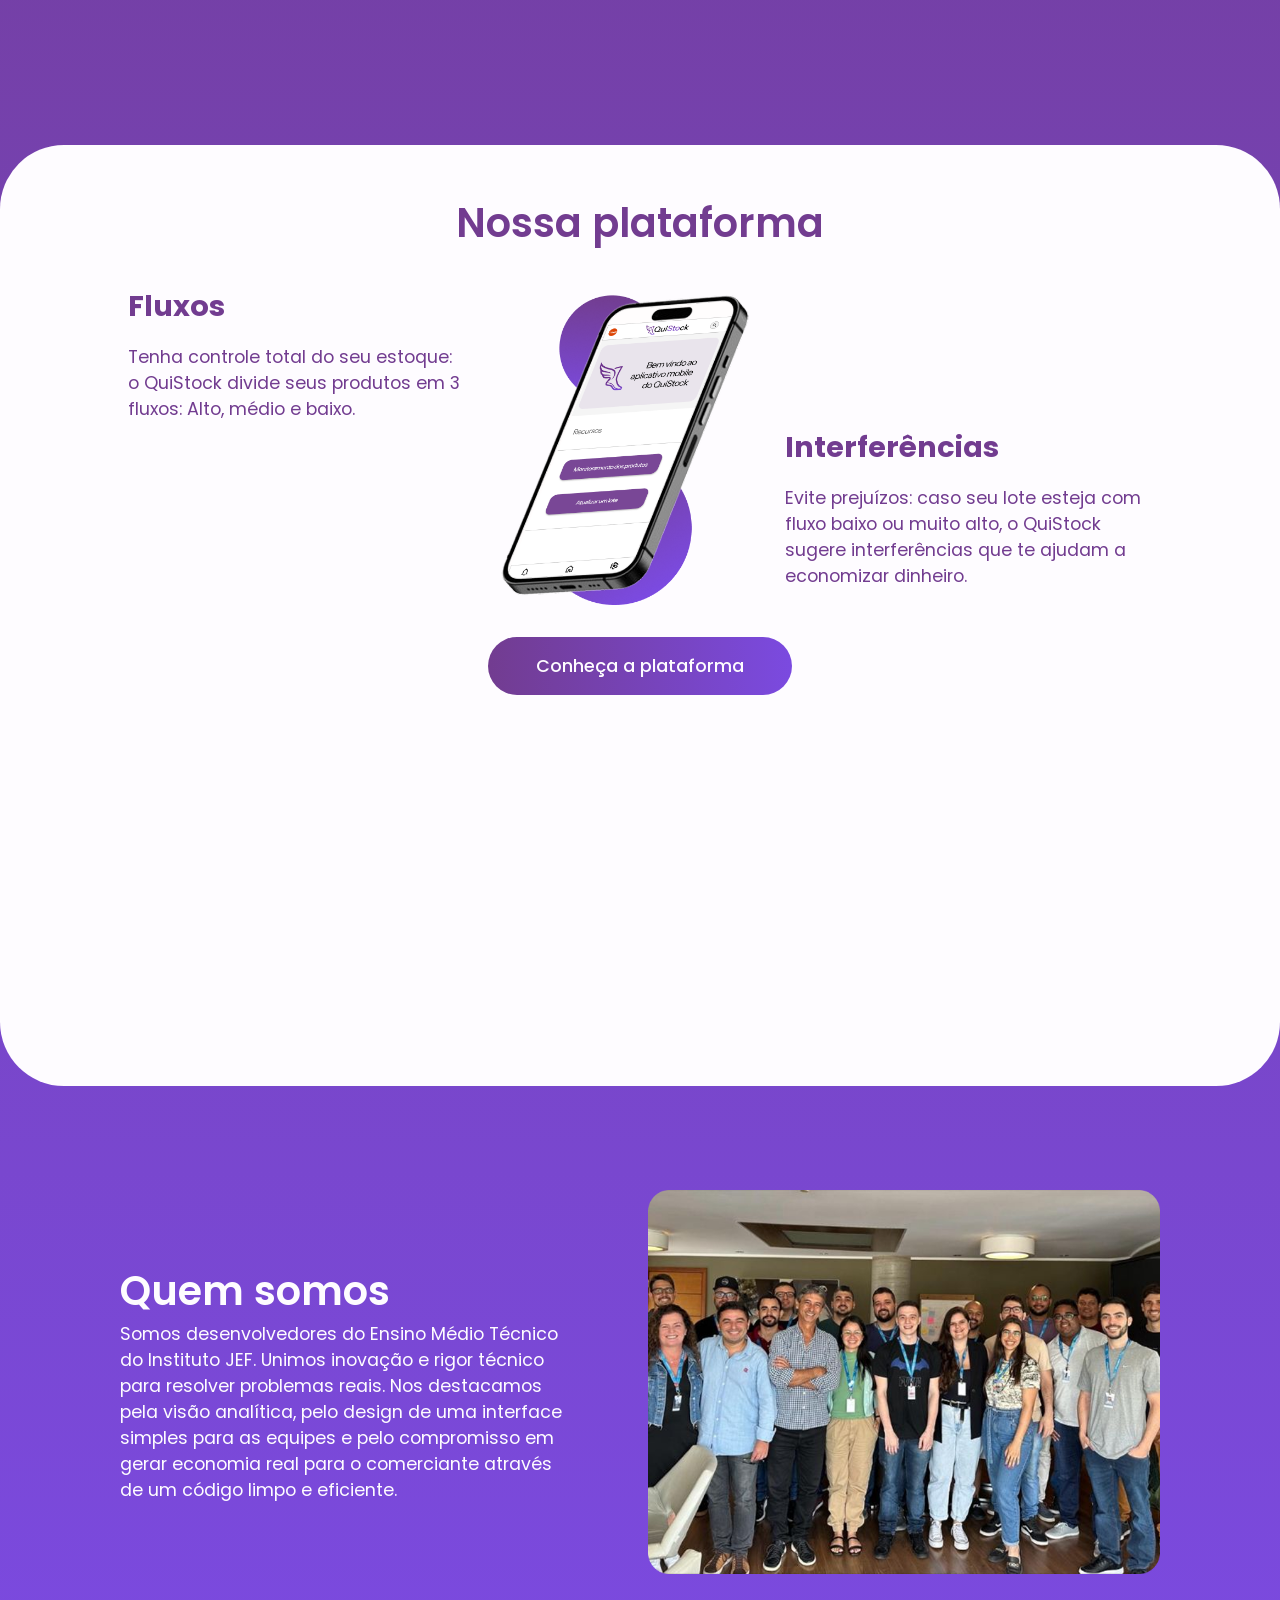
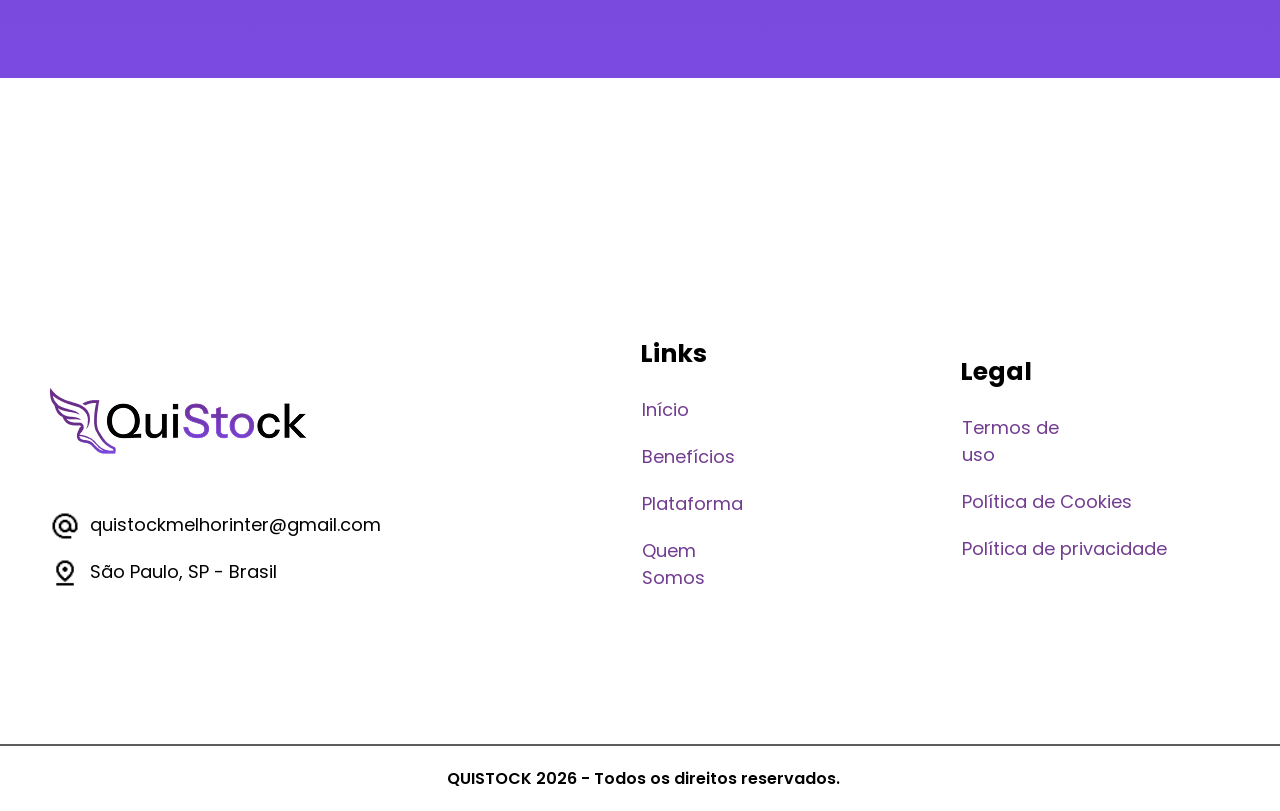
==== commit c08c456e: "Feat: adicionei responsividade no quem somos e beneficios" ====
--- a/index.html
+++ b/index.html
@@ -116,16 +116,15 @@
 
       </section>
       
-        <div id = "fundoquemsomos">
-        </div>
-      
-        <div id = "texto_quemSomos">
-      <h2>Quem somos</h2>
-      <h4>Somos desenvolvedores do Ensino Médio Técnico do Instituto JEF. Unimos inovação e rigor técnico para resolver problemas reais. Nos destacamos pela visão analítica, pelo design de uma interface simples para as equipes e pelo compromisso em gerar economia real para o comerciante através de um código limpo e eficiente.</h4>
-      
-        </div>
-      
-        <img src="assets/Captura de tela 2026-03-02 100912 1.png" alt="imagem quem somos" id = "img_quemsomos">
+        <section id="quem-somos">
+          <div id = "texto-quemSomos">
+            <h2>Quem somos</h2>
+          
+            <h4>Somos desenvolvedores do Ensino Médio Técnico do Instituto JEF. Unimos inovação e rigor técnico para resolver problemas reais. Nos destacamos pela visão analítica, pelo design de uma interface simples para as equipes e pelo compromisso em gerar economia real para o comerciante através de um código limpo e eficiente.</h4>
+          </div>
+
+          <img src="assets/Captura de tela 2026-03-02 100912 1.png" alt="imagem quem somos" id = "img-quemsomos">
+        </section>
     </section>
 
   </main>
--- a/style.css
+++ b/style.css
@@ -82,7 +82,7 @@
 header{
     background-color: var(--roxo-sujinho);
     position: fixed;
-    z-index: 3;
+    z-index: 1000;
     top: 0;
     left: 0;
     width: 100vw;
@@ -158,10 +158,6 @@
     padding: 0 min(4rem, 8%);
 
     box-sizing: border-box;
-
-    background-position: center;
-    background-size: cover;
-    background-repeat: no-repeat;
 
     position: relative;
 }
@@ -260,7 +256,7 @@
 /* beneficios */
 #beneficios {
     box-sizing: border-box;
-    padding: min(2rem, 10%) min(4rem, 8%);
+    padding: min(3rem, 20%) min(4rem, 8%);
 
     display: flex;
     flex-direction: column;
@@ -288,7 +284,7 @@
 }
 
 .titulo-container > p:nth-child(1) {
-    font-size: clamp(2rem, 2.5vw + 0.5rem, 10rem);
+    font-size: clamp(1.5rem, 2.5vw + 0.5rem, 10rem);
     font-weight: 600;
     width: 60vw;
     color: var(--roxo-sujinho);
@@ -342,13 +338,13 @@
 }
 
 .titulo-caixa {
-    font-size: clamp(1.5rem, 1vw + .5rem, 3rem);
+    font-size: clamp(1.3rem, 1vw + .5rem, 3rem);
     font-weight: 500;
     color: var(--roxo-quistock);
 }
 
 .texto-caixa {
-    font-size: clamp(.75rem, .5vw + .5rem, 1rem);
+    font-size: clamp(.7rem, .5vw + .5rem, 1rem);
 }
 
 #domine{
@@ -377,7 +373,7 @@
     align-items: center;
     gap: 2rem;
 
-    padding: min(2rem, 4%) 0;
+    padding: min(3rem, 20%) min(4rem, 8%);
 }
 
 #plat {
@@ -397,6 +393,7 @@
 
 .textos-plat {
     color: var(--roxo-quistock);
+    text-wrap: pretty;
 }
 
 .textos-plat h4 {
@@ -440,66 +437,15 @@
     flex-shrink: 0;
 }
 
-@media screen and (max-width: 800px) {
-    #hero p:nth-child(1) {
-        width: 100%;
-        line-height: 5.5vh;
-    }
-
-    #hero p:nth-child(2) {
-        width: 100%;
-    }
-
-    .container-caixas {
-        flex-direction: column;
-    }
-
-    .caixa {
-        width: 35vw;
-        padding: min(1rem, 6%) !important;
-    }
-
-    .plataforma-bottom-container {
-        flex-direction: column;
-        align-items: center;
-    }
-
-    .fluxo {
-        order: 0;
-    }
-
-    .interferencias {
-        order: 1;
-    }
-
-    .textos-plat {
-        margin: 0;
-    }
-
-    .fluxo, .interferencias {
-        align-self: center;
-        height: auto;
-        width: 80vw;
-        text-align: center;
-    }
-
-    #celular {
-        order: 2;
-    }
-
-    .cta {
-        order: 3;
-    }
-}
-
-#fundoquemsomos img{
-    display: flex;
-    position: absolute;
-    margin-top: 120px;
-    justify-content: center;
-    z-index: -1;
-    width: 100%;
-    height: 780px;
+/* quem somos */
+#quem-somos {
+    display: flex;
+    flex-direction: row;
+    flex-wrap: wrap;
+    justify-content: center;
+    align-self: center;
+    gap: 5rem;
+    padding: min(6.5rem, 20%) min(4rem, 8%);
 }
 
 /*
@@ -529,34 +475,105 @@
     */
 
 
-#texto_quemSomos{
-    width: 35%;
-    margin-left: 5%;
-    margin-top: 300px;
-    color: #fff;
-}
-
-#texto_quemSomos h2{
-    background: linear-gradient(to right, #F4E0FF, #fff);
-    -webkit-background-clip: text;
-    -webkit-text-fill-color:transparent;
-    display: inline-block;
-    font-size: 40px;
-    font-weight: 500;
-    margin-bottom: -25px;
-}
-
-#texto_quemSomos h4{
+#texto-quemSomos{
+    color: var(--roxo-sujinho);
+    width: 35vw;
+    align-self: center;
+    text-wrap: pretty;
+}
+
+#texto-quemSomos h2{
+    font-size: clamp(2rem, 2.5vw + 0.5rem, 10rem);
+    font-weight: 600;
+}
+
+#texto-quemSomos h4{
+    font-size: clamp(.75rem, .75vw + .5rem, 4rem);
     font-weight: 400;
-    font-size: 20px;
-    letter-spacing: 0.05em;
-}
-
-#img_quemsomos{
-    border-radius: 30px;
-    width: 35%;
-    margin-left: 60%;
-    margin-top: -450px;
+}
+
+#img-quemsomos{
+    aspect-ratio: 4 / 3;
+    height: auto;
+    width: 40vw;
+    margin: 0;
+}
+
+@media screen and (max-width: 800px) {
+    #hero p:nth-child(1) {
+        width: 100%;
+        line-height: 5.5vh;
+    }
+
+    #hero p:nth-child(2) {
+        width: 100%;
+    }
+
+    .titulo-container > p:nth-child(1) {
+        width: 85vw;
+    }
+
+    .titulo-container > p:nth-child(2) {
+        width: 85vw;
+    }
+
+    .container-caixas {
+        flex-direction: column;
+    }
+
+    .caixa {
+        width: 45vw;
+        padding: min(1rem, 6%) !important;
+    }
+
+    .plataforma-bottom-container {
+        flex-direction: column;
+        align-items: center;
+        gap: 2.5rem;
+    }
+
+    .fluxo {
+        order: 0;
+    }
+
+    .interferencias {
+        order: 1;
+    }
+
+    .textos-plat {
+        margin: 0;
+    }
+
+    .fluxo, .interferencias {
+        align-self: center;
+        height: auto;
+        width: 80vw;
+        text-align: center;
+    }
+
+    #celular {
+        order: 2;
+        width: 60vw;
+        margin-bottom: 2.5rem;
+    }
+
+    .cta {
+        order: 3;
+        margin: 0;
+    }
+
+    #quem-somos {
+        gap: 2rem;
+    }
+
+    #texto-quemSomos {
+        width: 90vw;
+        text-align: center;
+    }
+
+    #img-quemsomos {
+        width: 80vw;
+    }
 }
 
 footer nav{
